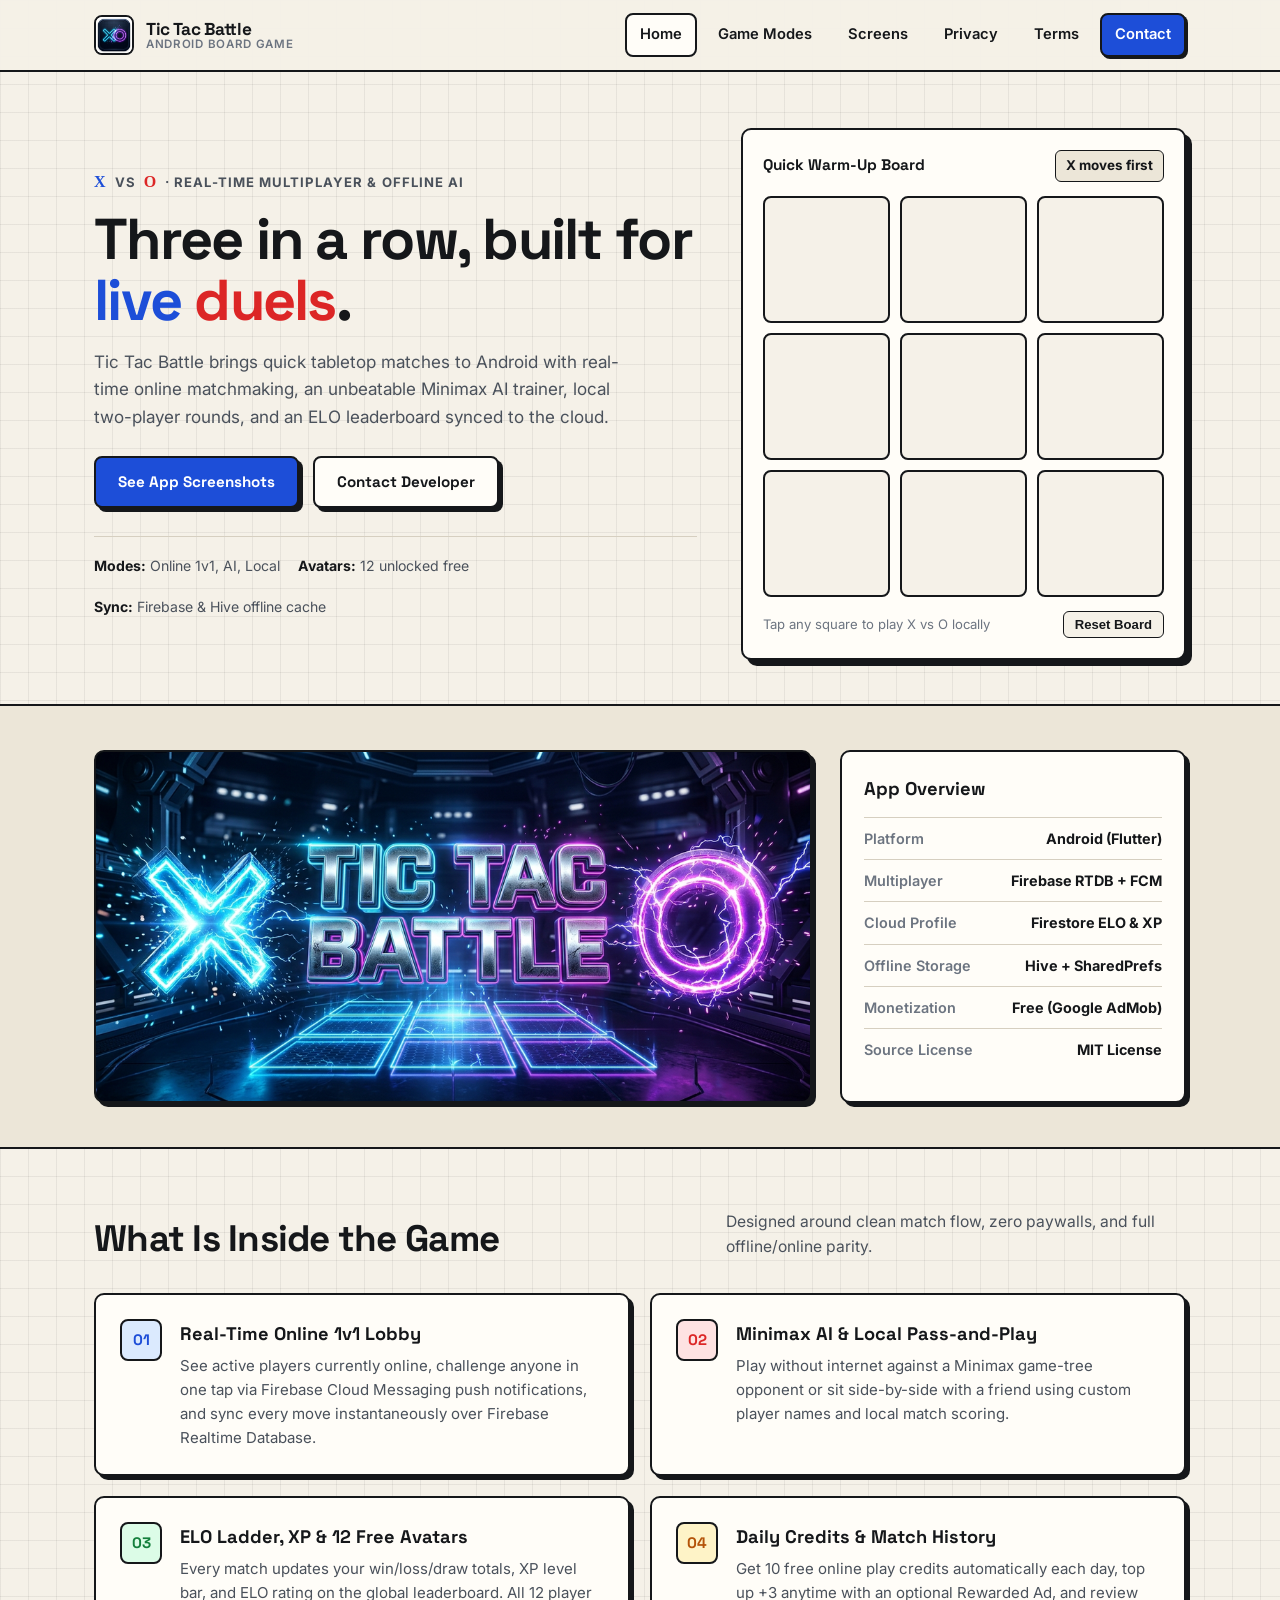
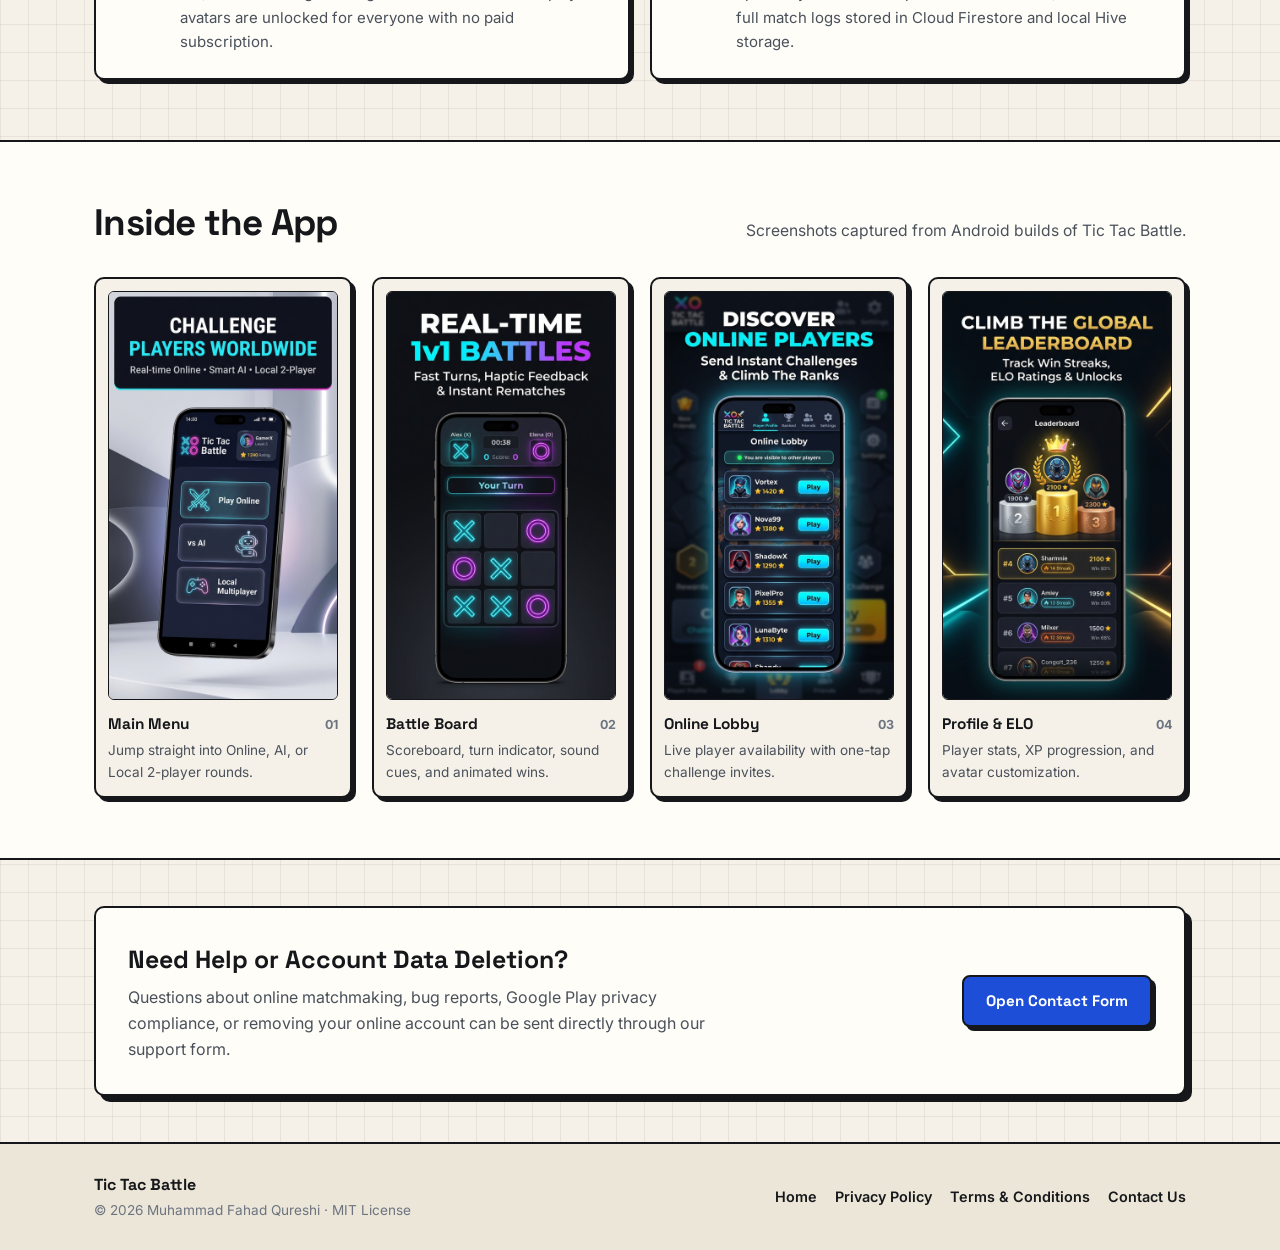
==== index.html @ 92a1ccc6 "feat: initial Tic Tac Battle companion website" ====
<!DOCTYPE html>
<html lang="en">
<head>
  <meta charset="UTF-8" />
  <meta name="viewport" content="width=device-width, initial-scale=1.0" />
  <title>Tic Tac Battle — Online 1v1 &amp; Minimax Tic Tac Toe</title>
  <meta name="description" content="Tic Tac Battle is a Flutter Android game with live 1v1 online multiplayer, an unbeatable Minimax AI, ELO rankings, and local pass-and-play." />
  <link rel="icon" type="image/png" href="./assets/app_icon.png" />
  <link rel="preconnect" href="https://fonts.googleapis.com" />
  <link rel="preconnect" href="https://fonts.gstatic.com" crossorigin />
  <link href="https://fonts.googleapis.com/css2?family=Inter:wght@400;500;600;700&family=Permanent+Marker&family=Space+Grotesk:wght@600;700&display=swap" rel="stylesheet" />
  <link rel="stylesheet" href="./styles.css" />
</head>
<body>
  <header class="site-header">
    <div class="container nav-inner">
      <a class="brand-link" href="index.html">
        <img class="brand-icon" src="./assets/app_icon.png" alt="Tic Tac Battle icon" />
        <span class="brand-wordmark">
          <span class="brand-name">Tic Tac Battle</span>
          <span class="brand-tag">Android Board Game</span>
        </span>
      </a>
      <button class="nav-toggle" type="button" aria-label="Toggle navigation" aria-expanded="false">&#9776;</button>
      <ul class="nav-links">
        <li><a class="active" href="index.html">Home</a></li>
        <li><a href="#modes">Game Modes</a></li>
        <li><a href="#screenshots">Screens</a></li>
        <li><a href="privacy.html">Privacy</a></li>
        <li><a href="terms.html">Terms</a></li>
        <li><a class="nav-cta" href="contact.html">Contact</a></li>
      </ul>
    </div>
  </header>

  <main>
    <section class="hero">
      <div class="container hero-grid">
        <div>
          <div class="eyebrow">
            <span class="eyebrow-x">X</span>
            <span>vs</span>
            <span class="eyebrow-o">O</span>
            <span>&middot; Real-Time Multiplayer &amp; Offline AI</span>
          </div>
          <h1 class="hero-title">
            Three in a row, built for <span class="mark-x">live</span> <span class="mark-o">duels</span>.
          </h1>
          <p class="hero-copy">
            Tic Tac Battle brings quick tabletop matches to Android with real-time online matchmaking,
            an unbeatable Minimax AI trainer, local two-player rounds, and an ELO leaderboard synced to the cloud.
          </p>
          <div class="hero-actions">
            <a class="btn btn-primary" href="#screenshots">See App Screenshots</a>
            <a class="btn btn-secondary" href="contact.html">Contact Developer</a>
          </div>
          <div class="hero-facts">
            <span><strong>Modes:</strong> Online 1v1, AI, Local</span>
            <span><strong>Avatars:</strong> 12 unlocked free</span>
            <span><strong>Sync:</strong> Firebase &amp; Hive offline cache</span>
          </div>
        </div>

        <div class="board-card" aria-label="Interactive Tic Tac Toe preview board">
          <div class="board-top">
            <span class="board-title">Quick Warm-Up Board</span>
            <span class="board-status" id="boardStatus">X moves first</span>
          </div>
          <div class="mini-board" id="miniBoard" role="grid" aria-label="3 by 3 board">
            <button class="cell-btn" type="button" data-idx="0" aria-label="Row 1 column 1"></button>
            <button class="cell-btn" type="button" data-idx="1" aria-label="Row 1 column 2"></button>
            <button class="cell-btn" type="button" data-idx="2" aria-label="Row 1 column 3"></button>
            <button class="cell-btn" type="button" data-idx="3" aria-label="Row 2 column 1"></button>
            <button class="cell-btn" type="button" data-idx="4" aria-label="Row 2 column 2"></button>
            <button class="cell-btn" type="button" data-idx="5" aria-label="Row 2 column 3"></button>
            <button class="cell-btn" type="button" data-idx="6" aria-label="Row 3 column 1"></button>
            <button class="cell-btn" type="button" data-idx="7" aria-label="Row 3 column 2"></button>
            <button class="cell-btn" type="button" data-idx="8" aria-label="Row 3 column 3"></button>
          </div>
          <div class="board-footer">
            <span>Tap any square to play X vs O locally</span>
            <button class="reset-link" id="resetBoard" type="button">Reset Board</button>
          </div>
        </div>
      </div>
    </section>

    <section class="banner-band">
      <div class="container banner-layout">
        <div class="graphic-frame">
          <img src="./assets/feature_graphic.png" alt="Tic Tac Battle feature banner" />
        </div>
        <aside class="spec-ledger">
          <div>
            <h2>App Overview</h2>
            <div class="spec-row"><span>Platform</span><span>Android (Flutter)</span></div>
            <div class="spec-row"><span>Multiplayer</span><span>Firebase RTDB + FCM</span></div>
            <div class="spec-row"><span>Cloud Profile</span><span>Firestore ELO &amp; XP</span></div>
            <div class="spec-row"><span>Offline Storage</span><span>Hive + SharedPrefs</span></div>
            <div class="spec-row"><span>Monetization</span><span>Free (Google AdMob)</span></div>
            <div class="spec-row"><span>Source License</span><span>MIT License</span></div>
          </div>
        </aside>
      </div>
    </section>

    <section class="section" id="modes">
      <div class="container">
        <div class="section-head">
          <h2>What Is Inside the Game</h2>
          <p>Designed around clean match flow, zero paywalls, and full offline/online parity.</p>
        </div>

        <div class="modes-grid">
          <article class="mode-card">
            <div class="mode-num x-bg">01</div>
            <div>
              <h3>Real-Time Online 1v1 Lobby</h3>
              <p>
                See active players currently online, challenge anyone in one tap via Firebase Cloud Messaging
                push notifications, and sync every move instantaneously over Firebase Realtime Database.
              </p>
            </div>
          </article>

          <article class="mode-card">
            <div class="mode-num o-bg">02</div>
            <div>
              <h3>Minimax AI &amp; Local Pass-and-Play</h3>
              <p>
                Play without internet against a Minimax game-tree opponent or sit side-by-side with a friend
                using custom player names and local match scoring.
              </p>
            </div>
          </article>

          <article class="mode-card">
            <div class="mode-num g-bg">03</div>
            <div>
              <h3>ELO Ladder, XP &amp; 12 Free Avatars</h3>
              <p>
                Every match updates your win/loss/draw totals, XP level bar, and ELO rating on the global
                leaderboard. All 12 player avatars are unlocked for everyone with no paid subscription.
              </p>
            </div>
          </article>

          <article class="mode-card">
            <div class="mode-num a-bg">04</div>
            <div>
              <h3>Daily Credits &amp; Match History</h3>
              <p>
                Get 10 free online play credits automatically each day, top up +3 anytime with an optional
                Rewarded Ad, and review full match logs stored in Cloud Firestore and local Hive storage.
              </p>
            </div>
          </article>
        </div>
      </div>
    </section>

    <section class="section section-alt" id="screenshots">
      <div class="container">
        <div class="section-head">
          <h2>Inside the App</h2>
          <p>Screenshots captured from Android builds of Tic Tac Battle.</p>
        </div>

        <div class="screens-grid">
          <figure class="screen-card">
            <img src="./assets/screenshots/screenshot_1_home.png" alt="Tic Tac Battle Home Screen" />
            <figcaption>
              <div class="screen-meta">
                <strong>Main Menu</strong>
                <span>01</span>
              </div>
              <p class="screen-desc">Jump straight into Online, AI, or Local 2-player rounds.</p>
            </figcaption>
          </figure>

          <figure class="screen-card">
            <img src="./assets/screenshots/screenshot_2_battle.png" alt="Tic Tac Battle Board" />
            <figcaption>
              <div class="screen-meta">
                <strong>Battle Board</strong>
                <span>02</span>
              </div>
              <p class="screen-desc">Scoreboard, turn indicator, sound cues, and animated wins.</p>
            </figcaption>
          </figure>

          <figure class="screen-card">
            <img src="./assets/screenshots/screenshot_3_lobby.png" alt="Tic Tac Battle Online Lobby" />
            <figcaption>
              <div class="screen-meta">
                <strong>Online Lobby</strong>
                <span>03</span>
              </div>
              <p class="screen-desc">Live player availability with one-tap challenge invites.</p>
            </figcaption>
          </figure>

          <figure class="screen-card">
            <img src="./assets/screenshots/screenshot_4_profile.png" alt="Tic Tac Battle Profile" />
            <figcaption>
              <div class="screen-meta">
                <strong>Profile &amp; ELO</strong>
                <span>04</span>
              </div>
              <p class="screen-desc">Player stats, XP progression, and avatar customization.</p>
            </figcaption>
          </figure>
        </div>
      </div>
    </section>

    <section class="support-strip">
      <div class="container">
        <div class="support-box">
          <div>
            <h2>Need Help or Account Data Deletion?</h2>
            <p>
              Questions about online matchmaking, bug reports, Google Play privacy compliance, or
              removing your online account can be sent directly through our support form.
            </p>
          </div>
          <a class="btn btn-primary" href="contact.html">Open Contact Form</a>
        </div>
      </div>
    </section>
  </main>

  <footer class="site-footer">
    <div class="container footer-inner">
      <div class="footer-brand">
        <strong>Tic Tac Battle</strong>
        <p>&copy; 2026 Muhammad Fahad Qureshi &middot; MIT License</p>
      </div>
      <nav class="footer-links" aria-label="Footer navigation">
        <a href="index.html">Home</a>
        <a href="privacy.html">Privacy Policy</a>
        <a href="terms.html">Terms &amp; Conditions</a>
        <a href="contact.html">Contact Us</a>
      </nav>
    </div>
  </footer>

  <script>
    (function () {
      var btn = document.querySelector('.nav-toggle');
      var links = document.querySelector('.nav-links');
      if (btn && links) {
        btn.addEventListener('click', function () {
          var isOpen = links.classList.toggle('open');
          btn.setAttribute('aria-expanded', isOpen ? 'true' : 'false');
        });
      }

      var cells = document.querySelectorAll('#miniBoard .cell-btn');
      var statusEl = document.getElementById('boardStatus');
      var resetBtn = document.getElementById('resetBoard');
      var board = ['', '', '', '', '', '', '', '', ''];
      var turn = 'X';
      var finished = false;
      var lines = [
        [0, 1, 2], [3, 4, 5], [6, 7, 8],
        [0, 3, 6], [1, 4, 7], [2, 5, 8],
        [0, 4, 8], [2, 4, 6]
      ];

      function checkWinner() {
        for (var i = 0; i < lines.length; i++) {
          var a = lines[i][0], b = lines[i][1], c = lines[i][2];
          if (board[a] && board[a] === board[b] && board[a] === board[c]) {
            return lines[i];
          }
        }
        return null;
      }

      function resetGame() {
        board = ['', '', '', '', '', '', '', '', ''];
        turn = 'X';
        finished = false;
        statusEl.textContent = 'X moves first';
        statusEl.className = 'board-status';
        cells.forEach(function (cell) {
          cell.textContent = '';
          cell.className = 'cell-btn';
          cell.disabled = false;
        });
      }

      cells.forEach(function (cell) {
        cell.addEventListener('click', function () {
          var idx = parseInt(cell.getAttribute('data-idx'), 10);
          if (finished || board[idx]) return;

          board[idx] = turn;
          cell.textContent = turn;
          cell.classList.add(turn.toLowerCase());
          cell.disabled = true;

          var winLine = checkWinner();
          if (winLine) {
            finished = true;
            statusEl.textContent = turn + ' wins the round';
            statusEl.className = 'board-status win';
            winLine.forEach(function (w) {
              cells[w].classList.add('winner');
            });
            cells.forEach(function (c) { c.disabled = true; });
            return;
          }

          if (board.every(function (v) { return v !== ''; })) {
            finished = true;
            statusEl.textContent = 'Draw round';
            return;
          }

          turn = turn === 'X' ? 'O' : 'X';
          statusEl.textContent = turn + ' to move';
        });
      });

      if (resetBtn) {
        resetBtn.addEventListener('click', resetGame);
      }
    })();
  </script>
</body>
</html>
---- styles.css ----
/* Tic Tac Battle - Editorial Tabletop Theme */
:root {
  --paper: #F5F1E8;
  --paper-alt: #ECE6D8;
  --surface: #FFFDF8;
  --ink: #15171A;
  --ink-soft: #4A515B;
  --ink-muted: #6C7480;
  --grid-line: rgba(21, 23, 26, 0.065);
  --rule: #D6CFC0;
  --cobalt: #1D4ED8;
  --cobalt-tint: #DBEAFE;
  --vermilion: #DC2626;
  --vermilion-tint: #FEE2E2;
  --emerald: #15803D;
  --emerald-tint: #DCFCE7;
  --amber: #D97706;
  --shadow-hard: 4px 4px 0 #15171A;
  --shadow-hard-lg: 6px 6px 0 #15171A;
  --radius: 10px;
  --max-width: 1140px;
}

*,
*::before,
*::after {
  box-sizing: border-box;
  margin: 0;
  padding: 0;
}

html {
  scroll-behavior: smooth;
}

body {
  font-family: 'Inter', -apple-system, BlinkMacSystemFont, 'Segoe UI', Roboto, sans-serif;
  color: var(--ink);
  background-color: var(--paper);
  background-image:
    linear-gradient(to right, var(--grid-line) 1px, transparent 1px),
    linear-gradient(to bottom, var(--grid-line) 1px, transparent 1px);
  background-size: 28px 28px;
  line-height: 1.6;
  min-height: 100vh;
  display: flex;
  flex-direction: column;
  -webkit-font-smoothing: antialiased;
}

a {
  color: var(--cobalt);
  text-decoration: none;
}

a:hover {
  text-decoration: underline;
}

img {
  display: block;
  max-width: 100%;
}

.container {
  width: 100%;
  max-width: var(--max-width);
  margin: 0 auto;
  padding: 0 24px;
}

.display-font {
  font-family: 'Space Grotesk', 'Inter', sans-serif;
}

.marker-font {
  font-family: 'Permanent Marker', cursive, sans-serif;
}

/* Header */
.site-header {
  position: sticky;
  top: 0;
  z-index: 50;
  background: rgba(245, 241, 232, 0.96);
  border-bottom: 2px solid var(--ink);
}

.nav-inner {
  display: flex;
  align-items: center;
  justify-content: space-between;
  min-height: 70px;
  gap: 16px;
}

.brand-link {
  display: inline-flex;
  align-items: center;
  gap: 12px;
  color: var(--ink);
  text-decoration: none;
}

.brand-link:hover {
  text-decoration: none;
}

.brand-icon {
  width: 40px;
  height: 40px;
  border-radius: 8px;
  border: 2px solid var(--ink);
  object-fit: cover;
}

.brand-wordmark {
  display: flex;
  flex-direction: column;
  line-height: 1.05;
}

.brand-name {
  font-family: 'Space Grotesk', sans-serif;
  font-weight: 700;
  font-size: 1.08rem;
  letter-spacing: -0.02em;
}

.brand-tag {
  font-size: 0.72rem;
  font-weight: 600;
  color: var(--ink-muted);
  text-transform: uppercase;
  letter-spacing: 0.06em;
}

.nav-links {
  display: flex;
  align-items: center;
  gap: 6px;
  list-style: none;
}

.nav-links a {
  display: inline-block;
  padding: 8px 13px;
  border-radius: 8px;
  font-size: 0.92rem;
  font-weight: 600;
  color: var(--ink);
  text-decoration: none;
  border: 2px solid transparent;
  transition: background 0.15s ease, border-color 0.15s ease;
}

.nav-links a:hover,
.nav-links a.active {
  background: var(--surface);
  border-color: var(--ink);
  text-decoration: none;
}

.nav-links a.nav-cta {
  background: var(--cobalt);
  color: #FFFFFF;
  border-color: var(--ink);
  box-shadow: 2px 2px 0 var(--ink);
}

.nav-links a.nav-cta:hover {
  background: #1E40AF;
  color: #FFFFFF;
}

.nav-toggle {
  display: none;
  width: 42px;
  height: 42px;
  border-radius: 8px;
  border: 2px solid var(--ink);
  background: var(--surface);
  color: var(--ink);
  font-size: 1.2rem;
  font-weight: 700;
  cursor: pointer;
  align-items: center;
  justify-content: center;
}

/* Buttons */
.btn {
  display: inline-flex;
  align-items: center;
  justify-content: center;
  gap: 8px;
  padding: 12px 22px;
  border-radius: 8px;
  border: 2px solid var(--ink);
  font-family: 'Space Grotesk', sans-serif;
  font-weight: 700;
  font-size: 0.95rem;
  cursor: pointer;
  text-decoration: none;
  box-shadow: var(--shadow-hard);
  transition: transform 0.12s ease, box-shadow 0.12s ease, background 0.15s ease;
}

.btn:hover {
  text-decoration: none;
  transform: translate(-1px, -1px);
  box-shadow: 5px 5px 0 var(--ink);
}

.btn:active {
  transform: translate(2px, 2px);
  box-shadow: 2px 2px 0 var(--ink);
}

.btn-primary {
  background: var(--cobalt);
  color: #FFFFFF;
}

.btn-primary:hover {
  background: #1E40AF;
  color: #FFFFFF;
}

.btn-secondary {
  background: var(--surface);
  color: var(--ink);
}

.btn-secondary:hover {
  background: var(--paper-alt);
  color: var(--ink);
}

/* Hero Section */
.hero {
  padding: 56px 0 44px;
  border-bottom: 2px solid var(--ink);
}

.hero-grid {
  display: grid;
  grid-template-columns: 1.15fr 0.85fr;
  gap: 44px;
  align-items: center;
}

.eyebrow {
  display: inline-flex;
  align-items: center;
  gap: 8px;
  font-size: 0.82rem;
  font-weight: 700;
  text-transform: uppercase;
  letter-spacing: 0.08em;
  color: var(--ink-soft);
  margin-bottom: 14px;
}

.eyebrow-x {
  color: var(--cobalt);
  font-family: 'Permanent Marker', cursive;
  font-size: 1rem;
}

.eyebrow-o {
  color: var(--vermilion);
  font-family: 'Permanent Marker', cursive;
  font-size: 1rem;
}

.hero-title {
  font-family: 'Space Grotesk', sans-serif;
  font-size: clamp(2.35rem, 4.8vw, 3.6rem);
  line-height: 1.05;
  letter-spacing: -0.03em;
  margin-bottom: 18px;
}

.hero-title .mark-x {
  color: var(--cobalt);
}

.hero-title .mark-o {
  color: var(--vermilion);
}

.hero-copy {
  font-size: 1.07rem;
  color: var(--ink-soft);
  max-width: 540px;
  margin-bottom: 26px;
}

.hero-actions {
  display: flex;
  flex-wrap: wrap;
  gap: 14px;
  margin-bottom: 28px;
}

.hero-facts {
  display: flex;
  flex-wrap: wrap;
  gap: 18px;
  padding-top: 18px;
  border-top: 1.5px solid var(--rule);
  font-size: 0.88rem;
  color: var(--ink-soft);
}

.hero-facts span strong {
  color: var(--ink);
}

/* Playable Mini Board */
.board-card {
  background: var(--surface);
  border: 2px solid var(--ink);
  border-radius: var(--radius);
  box-shadow: var(--shadow-hard-lg);
  padding: 20px;
}

.board-top {
  display: flex;
  align-items: center;
  justify-content: space-between;
  margin-bottom: 14px;
  gap: 10px;
}

.board-title {
  font-family: 'Space Grotesk', sans-serif;
  font-weight: 700;
  font-size: 0.96rem;
}

.board-status {
  font-size: 0.84rem;
  font-weight: 700;
  padding: 4px 10px;
  border-radius: 6px;
  border: 1.5px solid var(--ink);
  background: var(--paper-alt);
}

.board-status.win {
  background: var(--emerald-tint);
  color: var(--emerald);
}

.mini-board {
  display: grid;
  grid-template-columns: repeat(3, 1fr);
  gap: 10px;
}

.cell-btn {
  aspect-ratio: 1 / 1;
  background: var(--paper);
  border: 2px solid var(--ink);
  border-radius: 8px;
  font-family: 'Permanent Marker', cursive;
  font-size: 2.35rem;
  line-height: 1;
  cursor: pointer;
  display: flex;
  align-items: center;
  justify-content: center;
  transition: background 0.14s ease, transform 0.1s ease;
}

.cell-btn:hover:not(:disabled) {
  background: #EAE4D5;
  transform: translateY(-1px);
}

.cell-btn:disabled {
  cursor: default;
}

.cell-btn.x {
  color: var(--cobalt);
  background: var(--cobalt-tint);
}

.cell-btn.o {
  color: var(--vermilion);
  background: var(--vermilion-tint);
}

.cell-btn.winner {
  outline: 3px solid var(--emerald);
  outline-offset: -3px;
}

.board-footer {
  margin-top: 14px;
  display: flex;
  align-items: center;
  justify-content: space-between;
  gap: 12px;
  font-size: 0.82rem;
  color: var(--ink-muted);
}

.reset-link {
  background: none;
  border: 1.5px solid var(--ink);
  border-radius: 6px;
  padding: 5px 11px;
  font-weight: 700;
  font-size: 0.82rem;
  color: var(--ink);
  cursor: pointer;
  background: var(--paper);
}

.reset-link:hover {
  background: var(--paper-alt);
}

/* Feature Graphic Banner Strip */
.banner-band {
  padding: 44px 0;
  background: var(--paper-alt);
  border-bottom: 2px solid var(--ink);
}

.banner-layout {
  display: grid;
  grid-template-columns: 1.35fr 0.65fr;
  gap: 28px;
  align-items: stretch;
}

.graphic-frame {
  background: var(--ink);
  border: 2px solid var(--ink);
  border-radius: var(--radius);
  overflow: hidden;
  box-shadow: var(--shadow-hard);
}

.graphic-frame img {
  width: 100%;
  height: 100%;
  object-fit: cover;
}

.spec-ledger {
  background: var(--surface);
  border: 2px solid var(--ink);
  border-radius: var(--radius);
  box-shadow: var(--shadow-hard);
  padding: 22px;
  display: flex;
  flex-direction: column;
  justify-content: space-between;
}

.spec-ledger h2 {
  font-family: 'Space Grotesk', sans-serif;
  font-size: 1.15rem;
  margin-bottom: 14px;
}

.spec-row {
  display: flex;
  justify-content: space-between;
  gap: 12px;
  padding: 9px 0;
  border-top: 1px solid var(--rule);
  font-size: 0.9rem;
}

.spec-row span:first-child {
  color: var(--ink-muted);
  font-weight: 600;
}

.spec-row span:last-child {
  font-weight: 700;
  text-align: right;
}

/* Sections */
.section {
  padding: 60px 0;
  border-bottom: 2px solid var(--ink);
}

.section-alt {
  background: var(--surface);
}

.section-head {
  display: flex;
  align-items: flex-end;
  justify-content: space-between;
  gap: 24px;
  margin-bottom: 34px;
  flex-wrap: wrap;
}

.section-head h2 {
  font-family: 'Space Grotesk', sans-serif;
  font-size: clamp(1.75rem, 3.2vw, 2.3rem);
  letter-spacing: -0.02em;
  line-height: 1.12;
}

.section-head p {
  color: var(--ink-soft);
  max-width: 460px;
  font-size: 0.98rem;
}

/* Modes Ledger Grid */
.modes-grid {
  display: grid;
  grid-template-columns: repeat(2, minmax(0, 1fr));
  gap: 20px;
}

.mode-card {
  background: var(--surface);
  border: 2px solid var(--ink);
  border-radius: var(--radius);
  padding: 24px;
  box-shadow: var(--shadow-hard);
  display: flex;
  gap: 18px;
  align-items: flex-start;
}

.mode-num {
  flex-shrink: 0;
  width: 42px;
  height: 42px;
  border-radius: 8px;
  border: 2px solid var(--ink);
  display: flex;
  align-items: center;
  justify-content: center;
  font-family: 'Space Grotesk', sans-serif;
  font-weight: 700;
  font-size: 0.95rem;
}

.mode-num.x-bg {
  background: var(--cobalt-tint);
  color: var(--cobalt);
}

.mode-num.o-bg {
  background: var(--vermilion-tint);
  color: var(--vermilion);
}

.mode-num.g-bg {
  background: var(--emerald-tint);
  color: var(--emerald);
}

.mode-num.a-bg {
  background: #FEF3C7;
  color: #B45309;
}

.mode-card h3 {
  font-family: 'Space Grotesk', sans-serif;
  font-size: 1.14rem;
  margin-bottom: 6px;
}

.mode-card p {
  font-size: 0.94rem;
  color: var(--ink-soft);
}

/* Screenshots Gallery */
.screens-grid {
  display: grid;
  grid-template-columns: repeat(4, minmax(0, 1fr));
  gap: 20px;
}

.screen-card {
  background: var(--paper);
  border: 2px solid var(--ink);
  border-radius: var(--radius);
  padding: 12px;
  box-shadow: var(--shadow-hard);
}

.screen-card img {
  width: 100%;
  aspect-ratio: 9 / 16;
  object-fit: cover;
  border-radius: 6px;
  border: 1.5px solid var(--ink);
}

.screen-meta {
  margin-top: 12px;
  display: flex;
  align-items: baseline;
  justify-content: space-between;
  gap: 8px;
}

.screen-meta strong {
  font-family: 'Space Grotesk', sans-serif;
  font-size: 0.96rem;
}

.screen-meta span {
  font-size: 0.78rem;
  font-weight: 700;
  color: var(--ink-muted);
}

.screen-desc {
  margin-top: 4px;
  font-size: 0.85rem;
  color: var(--ink-soft);
}

/* Support Callout Band */
.support-strip {
  padding: 46px 0;
}

.support-box {
  background: var(--surface);
  border: 2px solid var(--ink);
  border-radius: var(--radius);
  box-shadow: var(--shadow-hard-lg);
  padding: 32px;
  display: flex;
  align-items: center;
  justify-content: space-between;
  gap: 24px;
  flex-wrap: wrap;
}

.support-box h2 {
  font-family: 'Space Grotesk', sans-serif;
  font-size: 1.55rem;
  margin-bottom: 6px;
}

.support-box p {
  color: var(--ink-soft);
  max-width: 580px;
}

/* Subpages (Privacy, Terms, Contact) */
.page-header {
  padding: 44px 0 32px;
  background: var(--paper-alt);
  border-bottom: 2px solid var(--ink);
}

.page-header h1 {
  font-family: 'Space Grotesk', sans-serif;
  font-size: clamp(1.95rem, 3.8vw, 2.75rem);
  letter-spacing: -0.02em;
  margin-bottom: 8px;
}

.page-header p {
  color: var(--ink-soft);
  max-width: 680px;
  font-size: 1.02rem;
}

.page-stamp {
  display: inline-block;
  margin-top: 12px;
  padding: 4px 10px;
  border: 1.5px solid var(--ink);
  border-radius: 6px;
  background: var(--surface);
  font-size: 0.8rem;
  font-weight: 700;
}

.doc-wrap {
  padding: 44px 0 68px;
  flex: 1;
}

.doc-article {
  background: var(--surface);
  border: 2px solid var(--ink);
  border-radius: var(--radius);
  box-shadow: var(--shadow-hard);
  padding: 36px 40px;
  max-width: 880px;
  margin: 0 auto;
}

.doc-article h2 {
  font-family: 'Space Grotesk', sans-serif;
  font-size: 1.26rem;
  margin-top: 28px;
  margin-bottom: 10px;
  padding-bottom: 6px;
  border-bottom: 1.5px solid var(--rule);
}

.doc-article h2:first-child {
  margin-top: 0;
}

.doc-article p,
.doc-article li {
  color: var(--ink-soft);
  font-size: 0.97rem;
}

.doc-article p + p {
  margin-top: 10px;
}

.doc-article ul {
  margin: 10px 0 14px 20px;
}

.doc-article li + li {
  margin-top: 6px;
}

.doc-note {
  margin-top: 24px;
  padding: 16px 18px;
  border: 2px solid var(--ink);
  border-left-width: 6px;
  border-left-color: var(--cobalt);
  border-radius: 8px;
  background: var(--paper);
  font-size: 0.94rem;
  color: var(--ink-soft);
}

/* Contact Page */
.contact-grid {
  display: grid;
  grid-template-columns: 1.25fr 0.75fr;
  gap: 28px;
  align-items: start;
}

.form-panel {
  background: var(--surface);
  border: 2px solid var(--ink);
  border-radius: var(--radius);
  box-shadow: var(--shadow-hard);
  padding: 30px;
}

.form-group {
  margin-bottom: 18px;
}

.form-label {
  display: block;
  font-family: 'Space Grotesk', sans-serif;
  font-weight: 700;
  font-size: 0.9rem;
  margin-bottom: 6px;
}

.form-control {
  width: 100%;
  padding: 11px 14px;
  border: 2px solid var(--ink);
  border-radius: 8px;
  background: var(--paper);
  color: var(--ink);
  font-family: inherit;
  font-size: 0.95rem;
}

.form-control:focus {
  outline: none;
  background: #FFFFFF;
  box-shadow: 0 0 0 3px var(--cobalt-tint);
}

textarea.form-control {
  min-height: 140px;
  resize: vertical;
}

.form-status {
  display: none;
  margin-top: 16px;
  padding: 12px 14px;
  border-radius: 8px;
  border: 2px solid var(--ink);
  font-size: 0.92rem;
  font-weight: 600;
}

.form-status.visible {
  display: block;
}

.form-status.success {
  background: var(--emerald-tint);
  color: #14532D;
}

.form-status.error {
  background: var(--vermilion-tint);
  color: #7F1D1D;
}

.form-status.info {
  background: var(--cobalt-tint);
  color: #1E3A8A;
}

.aside-cards {
  display: flex;
  flex-direction: column;
  gap: 18px;
}

.aside-card {
  background: var(--surface);
  border: 2px solid var(--ink);
  border-radius: var(--radius);
  box-shadow: var(--shadow-hard);
  padding: 20px;
}

.aside-card h3 {
  font-family: 'Space Grotesk', sans-serif;
  font-size: 1.04rem;
  margin-bottom: 8px;
}

.aside-card p,
.aside-card li {
  font-size: 0.91rem;
  color: var(--ink-soft);
}

.aside-card ul {
  margin: 8px 0 0 18px;
}

/* Footer */
.site-footer {
  margin-top: auto;
  background: var(--paper-alt);
  border-top: 2px solid var(--ink);
  padding: 28px 0;
}

.footer-inner {
  display: flex;
  flex-wrap: wrap;
  align-items: center;
  justify-content: space-between;
  gap: 16px;
}

.footer-brand strong {
  font-family: 'Space Grotesk', sans-serif;
  font-size: 1rem;
}

.footer-brand p {
  font-size: 0.85rem;
  color: var(--ink-muted);
  margin-top: 2px;
}

.footer-links {
  display: flex;
  flex-wrap: wrap;
  gap: 18px;
}

.footer-links a {
  font-size: 0.9rem;
  font-weight: 600;
  color: var(--ink);
}

/* Responsive */
@media (max-width: 960px) {
  .hero-grid,
  .banner-layout,
  .contact-grid {
    grid-template-columns: 1fr;
  }

  .screens-grid {
    grid-template-columns: repeat(2, minmax(0, 1fr));
  }
}

@media (max-width: 720px) {
  .nav-toggle {
    display: inline-flex;
  }

  .nav-links {
    display: none;
    position: absolute;
    top: 70px;
    left: 0;
    right: 0;
    background: var(--paper);
    border-bottom: 2px solid var(--ink);
    flex-direction: column;
    align-items: stretch;
    padding: 14px 24px 18px;
    gap: 8px;
  }

  .nav-links.open {
    display: flex;
  }

  .modes-grid,
  .screens-grid {
    grid-template-columns: 1fr;
  }

  .doc-article,
  .form-panel {
    padding: 24px 20px;
  }
}
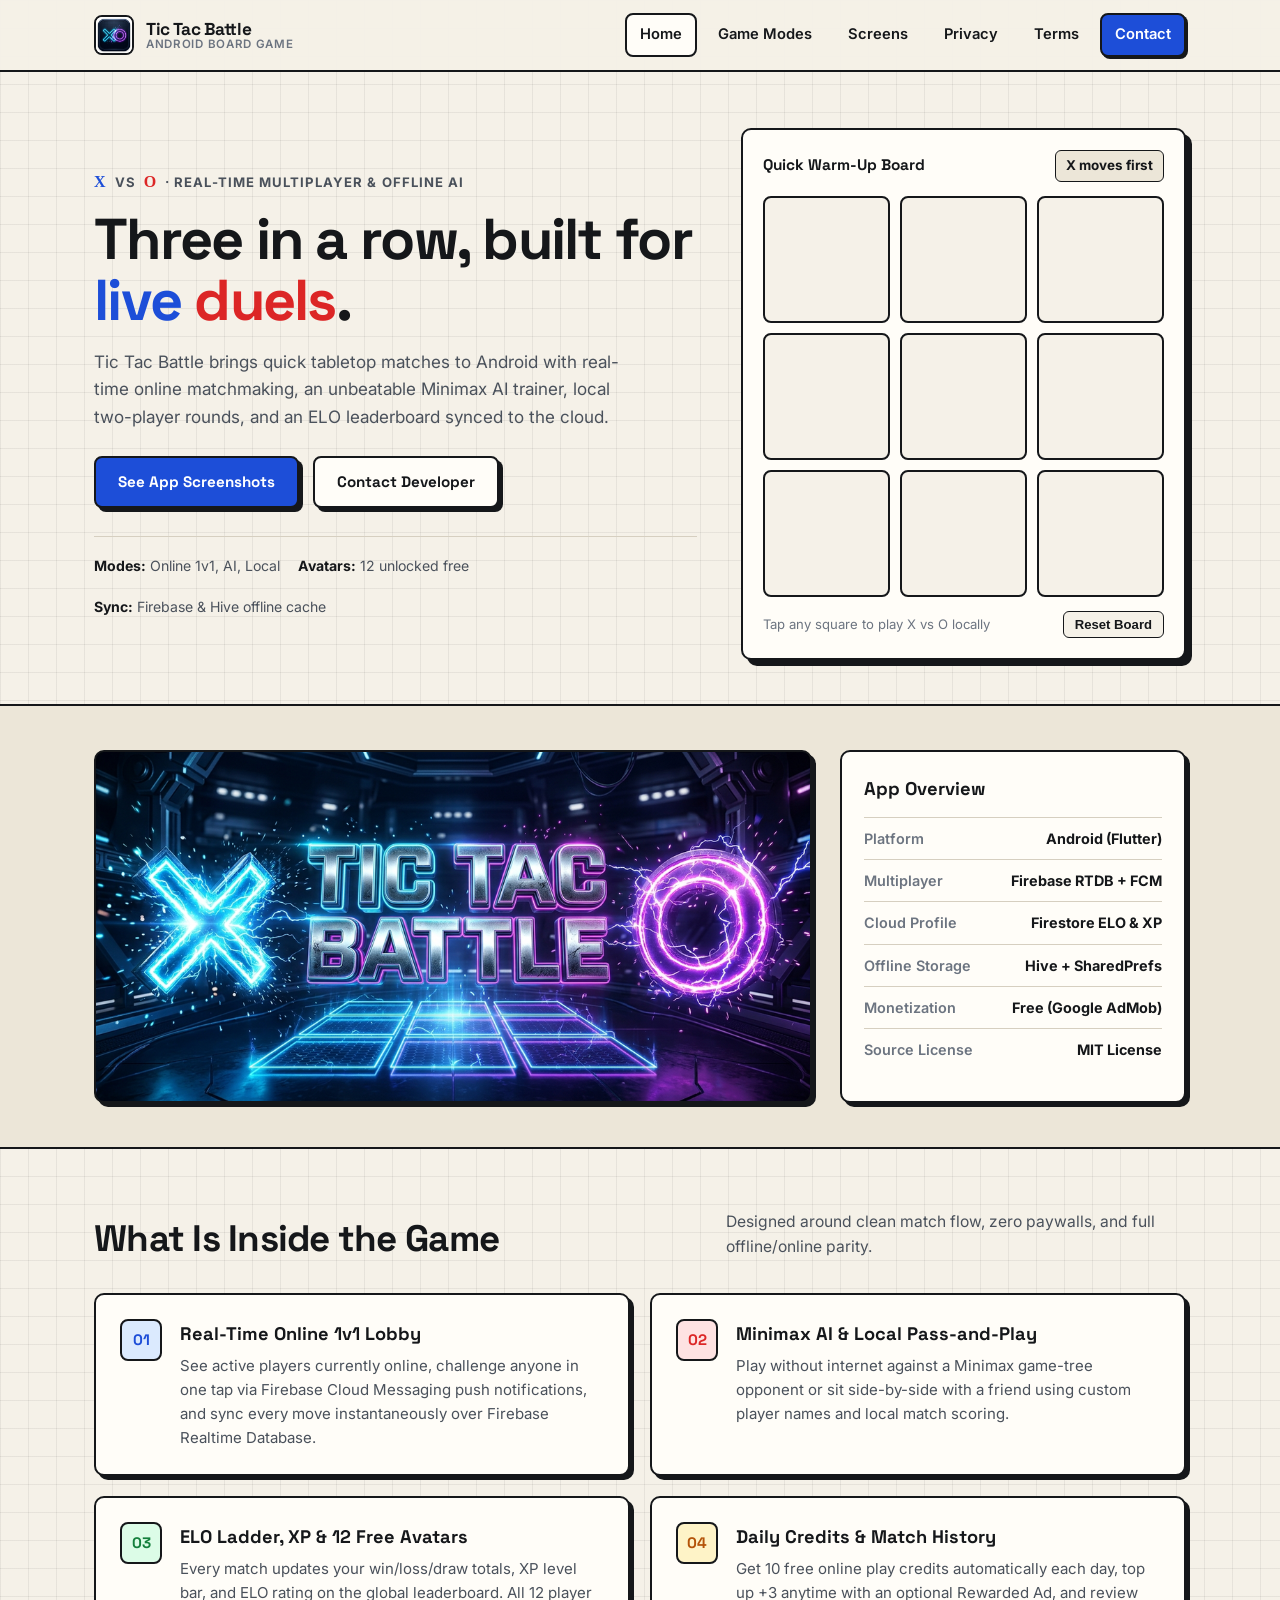
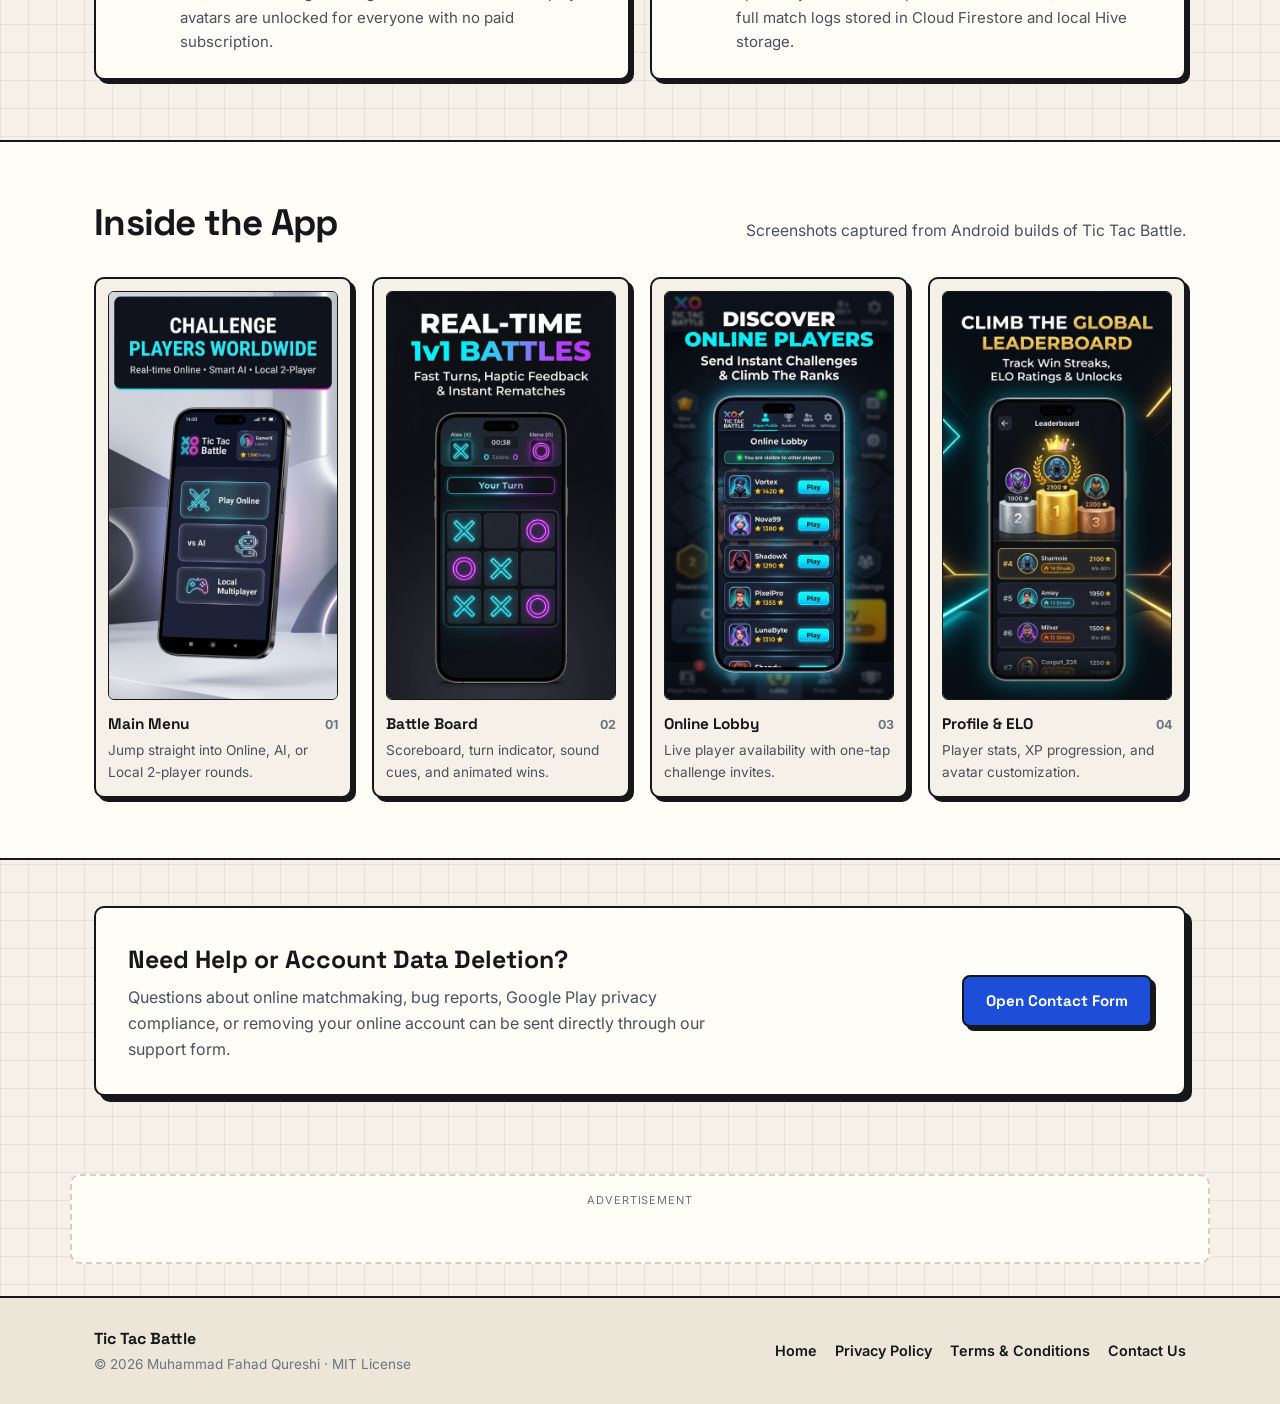
==== commit 16042462: "feat: integrate Google AdSense ads, ads.txt, and responsive banners" ====
--- a/index.html
+++ b/index.html
@@ -10,6 +10,8 @@
   <link rel="preconnect" href="https://fonts.gstatic.com" crossorigin />
   <link href="https://fonts.googleapis.com/css2?family=Inter:wght@400;500;600;700&family=Permanent+Marker&family=Space+Grotesk:wght@600;700&display=swap" rel="stylesheet" />
   <link rel="stylesheet" href="./styles.css" />
+  <!-- Google AdSense -->
+  <script async src="https://pagead2.googlesyndication.com/pagead/js/adsbygoogle.js?client=ca-pub-8814260653330173" crossorigin="anonymous"></script>
 </head>
 <body>
   <header class="site-header">
@@ -228,6 +230,20 @@
         </div>
       </div>
     </section>
+
+    <!-- Google AdSense Unit -->
+    <div class="ad-container container">
+      <div class="ad-label">Advertisement</div>
+      <ins class="adsbygoogle"
+           style="display:block"
+           data-ad-client="ca-pub-8814260653330173"
+           data-ad-slot="5909454641"
+           data-ad-format="auto"
+           data-full-width-responsive="true"></ins>
+      <script>
+           (adsbygoogle = window.adsbygoogle || []).push({});
+      </script>
+    </div>
   </main>
 
   <footer class="site-footer">
--- a/styles.css
+++ b/styles.css
@@ -945,3 +945,21 @@
     padding: 24px 20px;
   }
 }
+
+/* AdSense Banners */
+.ad-container {
+  margin: 32px auto;
+  padding: 16px;
+  background: var(--surface);
+  border: 2px dashed var(--rule);
+  border-radius: var(--radius);
+  text-align: center;
+  min-height: 90px;
+}
+.ad-label {
+  font-size: 11px;
+  text-transform: uppercase;
+  letter-spacing: 0.08em;
+  color: var(--ink-muted);
+  margin-bottom: 8px;
+}
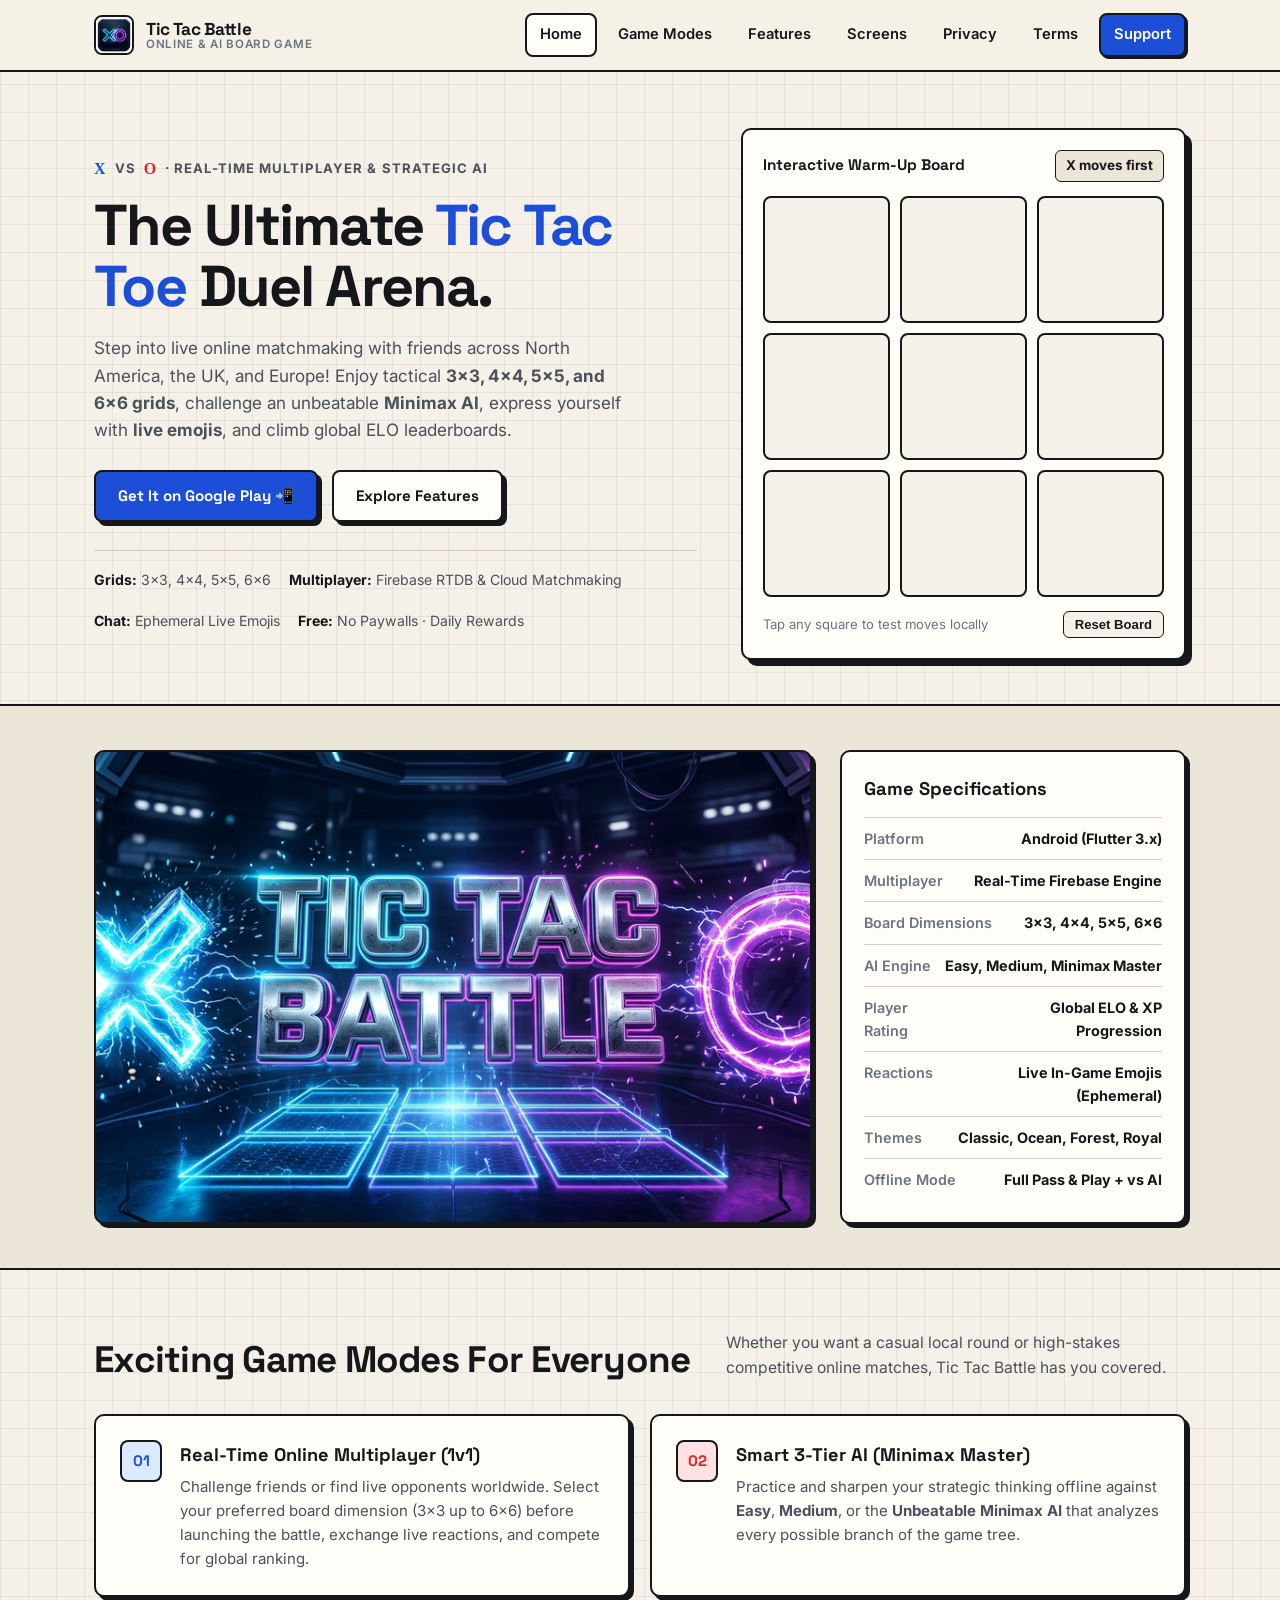
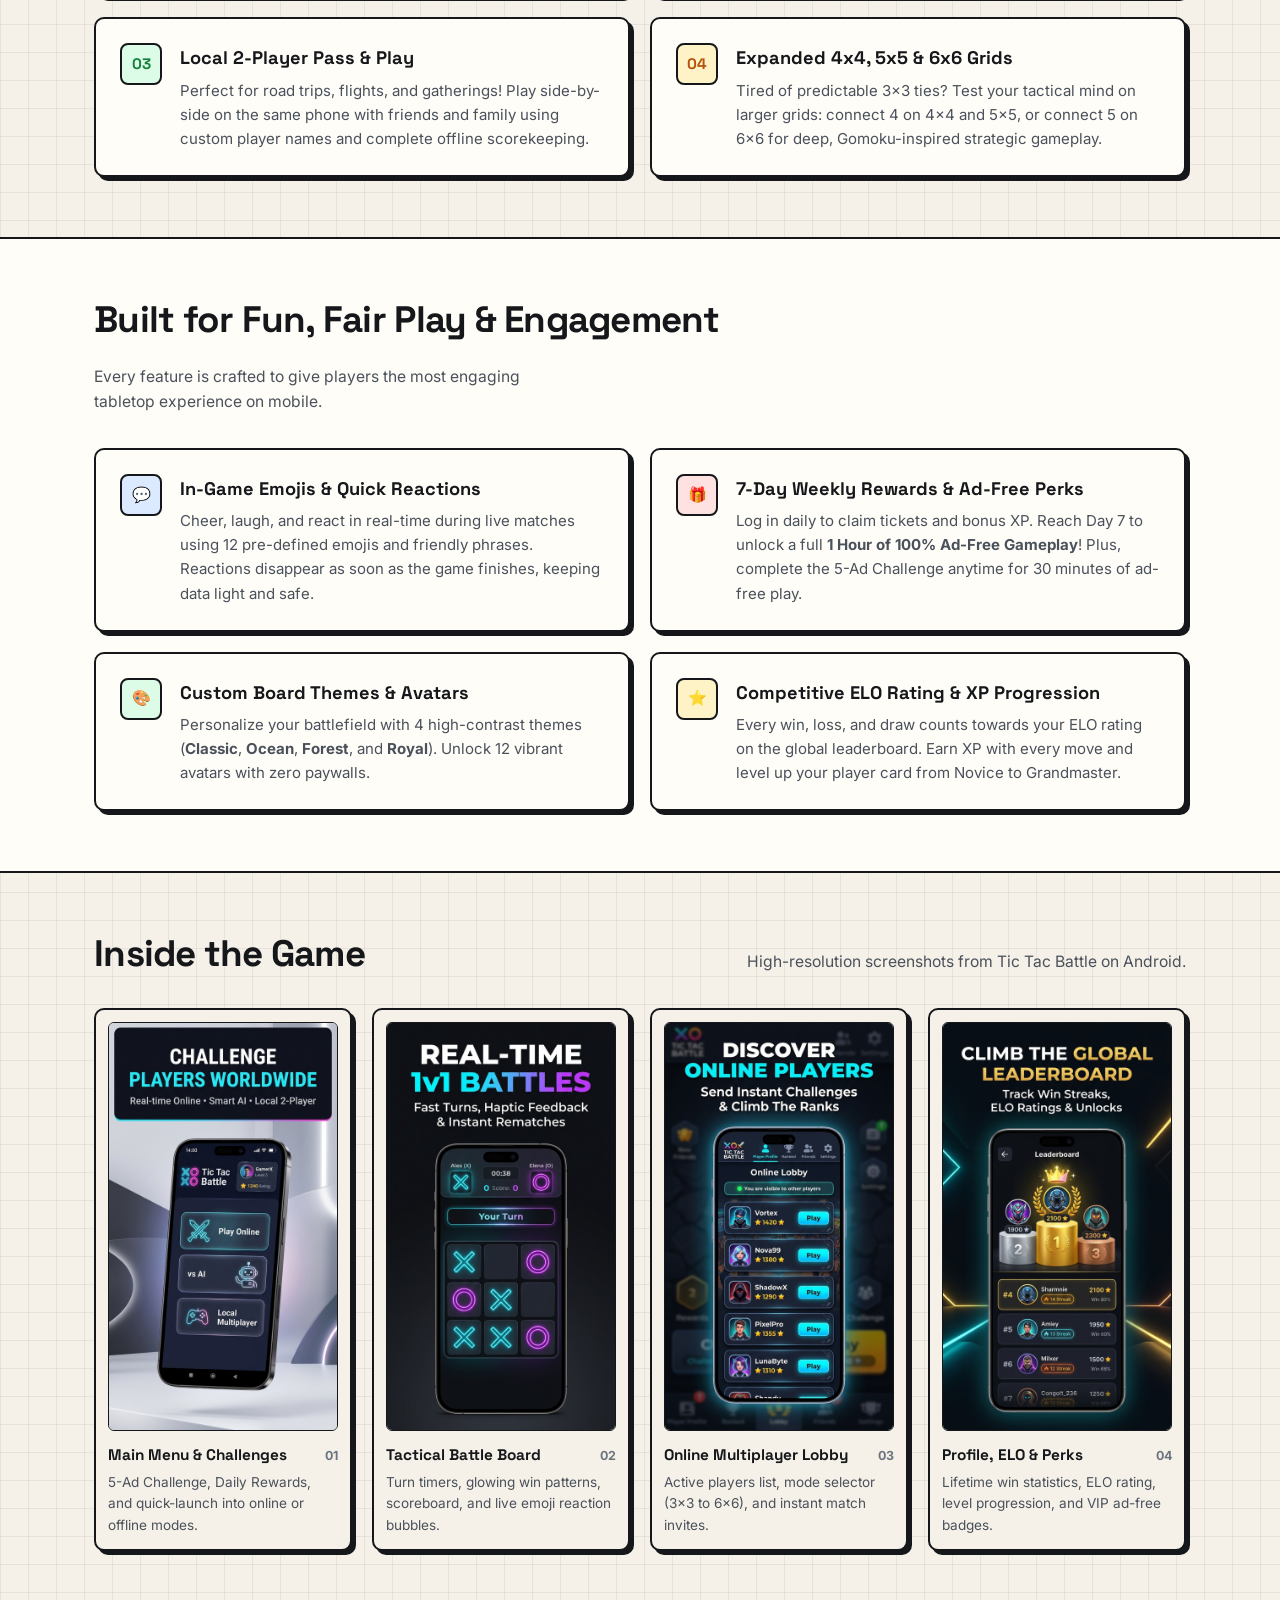
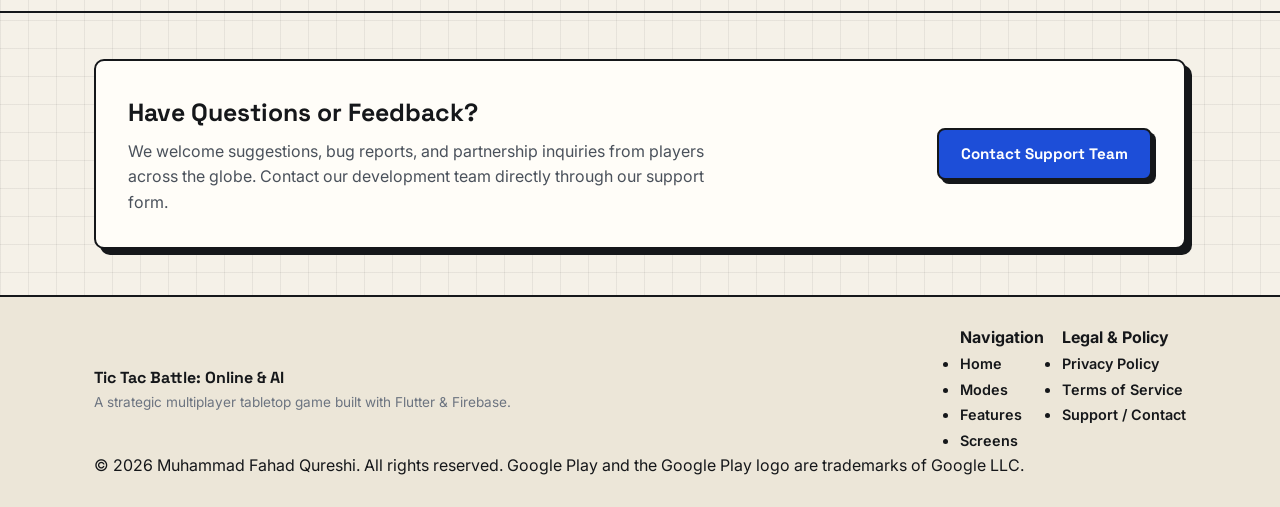
==== commit 11a3b9b6: "Update web landing page, SEO metadata, terms, and privacy policy for US, UK, CA, and EU" ====
--- a/index.html
+++ b/index.html
@@ -3,14 +3,70 @@
 <head>
   <meta charset="UTF-8" />
   <meta name="viewport" content="width=device-width, initial-scale=1.0" />
-  <title>Tic Tac Battle — Online 1v1 &amp; Minimax Tic Tac Toe</title>
-  <meta name="description" content="Tic Tac Battle is a Flutter Android game with live 1v1 online multiplayer, an unbeatable Minimax AI, ELO rankings, and local pass-and-play." />
+  
+  <!-- Primary SEO Meta Tags -->
+  <title>Tic Tac Battle — Online 1v1 Multiplayer &amp; Minimax AI (3x3 to 6x6)</title>
+  <meta name="title" content="Tic Tac Battle — Online 1v1 Multiplayer &amp; Minimax AI (3x3 to 6x6)" />
+  <meta name="description" content="Play Tic Tac Toe &amp; Noughts and Crosses online with friends or challenge the smart Minimax AI. Features 3x3, 4x4, 5x5, 6x6 grids, live emoji reactions, ELO rankings, and local 2-player mode. Free on Android." />
+  <meta name="keywords" content="tic tac toe online, noughts and crosses, multiplayer tic tac toe, 1v1 tic tac toe, tic tac toe 4x4, tic tac toe 5x5, tic tac toe 6x6, minimax ai tic tac toe, x and o game, brain puzzle board game, android tic tac toe, play tic tac toe with friends" />
+  <meta name="author" content="Muhammad Fahad Qureshi" />
+  <meta name="robots" content="index, follow" />
+  <link rel="canonical" href="https://mfahadfaizi.github.io/tic-tac-battle-web/" />
+
+  <!-- Geographic & Language Targeting (US, UK, Canada, Europe) -->
+  <meta name="geo.region" content="US;GB;CA;EU" />
+  <meta name="geo.position" content="37.0902;-95.7129" />
+  <meta name="ICBM" content="37.0902, -95.7129" />
+
+  <!-- Open Graph / Facebook -->
+  <meta property="og:type" content="website" />
+  <meta property="og:url" content="https://mfahadfaizi.github.io/tic-tac-battle-web/" />
+  <meta property="og:title" content="Tic Tac Battle — Online 1v1 Multiplayer &amp; Minimax AI" />
+  <meta property="og:description" content="Compete online in real-time Tic Tac Toe battles! Choose from 3x3 to 6x6 tactical boards, express yourself with live emojis, climb ELO leaderboards, or train against smart Minimax AI." />
+  <meta property="og:image" content="https://mfahadfaizi.github.io/tic-tac-battle-web/assets/feature_graphic.png" />
+  <meta property="og:site_name" content="Tic Tac Battle" />
+  <meta property="og:locale" content="en_US" />
+  <meta property="og:locale:alternate" content="en_GB" />
+  <meta property="og:locale:alternate" content="en_CA" />
+
+  <!-- Twitter Card -->
+  <meta property="twitter:card" content="summary_large_image" />
+  <meta property="twitter:url" content="https://mfahadfaizi.github.io/tic-tac-battle-web/" />
+  <meta property="twitter:title" content="Tic Tac Battle — Online Multiplayer Board Game" />
+  <meta property="twitter:description" content="Classic Tic Tac Toe reimagined: 3x3 to 6x6 grids, live emoji reactions, ELO ladders, and smart AI. Download free on Android!" />
+  <meta property="twitter:image" content="https://mfahadfaizi.github.io/tic-tac-battle-web/assets/feature_graphic.png" />
+
   <link rel="icon" type="image/png" href="./assets/app_icon.png" />
   <link rel="preconnect" href="https://fonts.googleapis.com" />
   <link rel="preconnect" href="https://fonts.gstatic.com" crossorigin />
   <link href="https://fonts.googleapis.com/css2?family=Inter:wght@400;500;600;700&family=Permanent+Marker&family=Space+Grotesk:wght@600;700&display=swap" rel="stylesheet" />
   <link rel="stylesheet" href="./styles.css" />
-  <!-- Google AdSense -->
+
+  <!-- Schema.org JSON-LD Structured Data for Google Rich Results -->
+  <script type="application/ld+json">
+  {
+    "@context": "https://schema.org",
+    "@type": "MobileApplication",
+    "name": "Tic Tac Battle: Online & AI",
+    "operatingSystem": "Android",
+    "applicationCategory": "GameApplication",
+    "gamePlatform": ["Android"],
+    "genre": ["Board Game", "Strategy", "Brain Puzzle"],
+    "offers": {
+      "@type": "Offer",
+      "price": "0",
+      "priceCurrency": "USD"
+    },
+    "description": "Real-time 1v1 online multiplayer Tic Tac Toe & Noughts and Crosses with 3x3 to 6x6 board modes, smart Minimax AI, ELO rankings, custom themes, and live in-game reactions.",
+    "author": {
+      "@type": "Person",
+      "name": "Muhammad Fahad Qureshi"
+    },
+    "inLanguage": ["en-US", "en-GB", "en-CA"]
+  }
+  </script>
+
+  <!-- Google AdSense Library -->
   <script async src="https://pagead2.googlesyndication.com/pagead/js/adsbygoogle.js?client=ca-pub-8814260653330173" crossorigin="anonymous"></script>
 </head>
 <body>
@@ -20,22 +76,24 @@
         <img class="brand-icon" src="./assets/app_icon.png" alt="Tic Tac Battle icon" />
         <span class="brand-wordmark">
           <span class="brand-name">Tic Tac Battle</span>
-          <span class="brand-tag">Android Board Game</span>
+          <span class="brand-tag">Online &amp; AI Board Game</span>
         </span>
       </a>
       <button class="nav-toggle" type="button" aria-label="Toggle navigation" aria-expanded="false">&#9776;</button>
       <ul class="nav-links">
         <li><a class="active" href="index.html">Home</a></li>
         <li><a href="#modes">Game Modes</a></li>
+        <li><a href="#features">Features</a></li>
         <li><a href="#screenshots">Screens</a></li>
         <li><a href="privacy.html">Privacy</a></li>
         <li><a href="terms.html">Terms</a></li>
-        <li><a class="nav-cta" href="contact.html">Contact</a></li>
+        <li><a class="nav-cta" href="contact.html">Support</a></li>
       </ul>
     </div>
   </header>
 
   <main>
+    <!-- Hero Section -->
     <section class="hero">
       <div class="container hero-grid">
         <div>
@@ -43,29 +101,33 @@
             <span class="eyebrow-x">X</span>
             <span>vs</span>
             <span class="eyebrow-o">O</span>
-            <span>&middot; Real-Time Multiplayer &amp; Offline AI</span>
+            <span>&middot; Real-Time Multiplayer &amp; Strategic AI</span>
           </div>
           <h1 class="hero-title">
-            Three in a row, built for <span class="mark-x">live</span> <span class="mark-o">duels</span>.
+            The Ultimate <span class="mark-x">Tic Tac Toe</span> Duel Arena.
           </h1>
           <p class="hero-copy">
-            Tic Tac Battle brings quick tabletop matches to Android with real-time online matchmaking,
-            an unbeatable Minimax AI trainer, local two-player rounds, and an ELO leaderboard synced to the cloud.
+            Step into live online matchmaking with friends across North America, the UK, and Europe!
+            Enjoy tactical <strong>3&times;3, 4&times;4, 5&times;5, and 6&times;6 grids</strong>, challenge an unbeatable
+            <strong>Minimax AI</strong>, express yourself with <strong>live emojis</strong>, and climb global ELO leaderboards.
           </p>
           <div class="hero-actions">
-            <a class="btn btn-primary" href="#screenshots">See App Screenshots</a>
-            <a class="btn btn-secondary" href="contact.html">Contact Developer</a>
+            <a class="btn btn-primary" href="https://play.google.com/store/apps/details?id=com.tictactoe.battle" target="_blank" rel="noopener noreferrer">
+              Get It on Google Play 📲
+            </a>
+            <a class="btn btn-secondary" href="#features">Explore Features</a>
           </div>
           <div class="hero-facts">
-            <span><strong>Modes:</strong> Online 1v1, AI, Local</span>
-            <span><strong>Avatars:</strong> 12 unlocked free</span>
-            <span><strong>Sync:</strong> Firebase &amp; Hive offline cache</span>
+            <span><strong>Grids:</strong> 3x3, 4x4, 5x5, 6x6</span>
+            <span><strong>Multiplayer:</strong> Firebase RTDB &amp; Cloud Matchmaking</span>
+            <span><strong>Chat:</strong> Ephemeral Live Emojis</span>
+            <span><strong>Free:</strong> No Paywalls &middot; Daily Rewards</span>
           </div>
         </div>
 
         <div class="board-card" aria-label="Interactive Tic Tac Toe preview board">
           <div class="board-top">
-            <span class="board-title">Quick Warm-Up Board</span>
+            <span class="board-title">Interactive Warm-Up Board</span>
             <span class="board-status" id="boardStatus">X moves first</span>
           </div>
           <div class="mini-board" id="miniBoard" role="grid" aria-label="3 by 3 board">
@@ -80,47 +142,51 @@
             <button class="cell-btn" type="button" data-idx="8" aria-label="Row 3 column 3"></button>
           </div>
           <div class="board-footer">
-            <span>Tap any square to play X vs O locally</span>
+            <span>Tap any square to test moves locally</span>
             <button class="reset-link" id="resetBoard" type="button">Reset Board</button>
           </div>
         </div>
       </div>
     </section>
 
+    <!-- App Specs Overview Band -->
     <section class="banner-band">
       <div class="container banner-layout">
         <div class="graphic-frame">
-          <img src="./assets/feature_graphic.png" alt="Tic Tac Battle feature banner" />
+          <img src="./assets/feature_graphic.png" alt="Tic Tac Battle Google Play Banner" />
         </div>
         <aside class="spec-ledger">
           <div>
-            <h2>App Overview</h2>
-            <div class="spec-row"><span>Platform</span><span>Android (Flutter)</span></div>
-            <div class="spec-row"><span>Multiplayer</span><span>Firebase RTDB + FCM</span></div>
-            <div class="spec-row"><span>Cloud Profile</span><span>Firestore ELO &amp; XP</span></div>
-            <div class="spec-row"><span>Offline Storage</span><span>Hive + SharedPrefs</span></div>
-            <div class="spec-row"><span>Monetization</span><span>Free (Google AdMob)</span></div>
-            <div class="spec-row"><span>Source License</span><span>MIT License</span></div>
+            <h2>Game Specifications</h2>
+            <div class="spec-row"><span>Platform</span><span>Android (Flutter 3.x)</span></div>
+            <div class="spec-row"><span>Multiplayer</span><span>Real-Time Firebase Engine</span></div>
+            <div class="spec-row"><span>Board Dimensions</span><span>3&times;3, 4&times;4, 5&times;5, 6&times;6</span></div>
+            <div class="spec-row"><span>AI Engine</span><span>Easy, Medium, Minimax Master</span></div>
+            <div class="spec-row"><span>Player Rating</span><span>Global ELO &amp; XP Progression</span></div>
+            <div class="spec-row"><span>Reactions</span><span>Live In-Game Emojis (Ephemeral)</span></div>
+            <div class="spec-row"><span>Themes</span><span>Classic, Ocean, Forest, Royal</span></div>
+            <div class="spec-row"><span>Offline Mode</span><span>Full Pass &amp; Play + vs AI</span></div>
           </div>
         </aside>
       </div>
     </section>
 
+    <!-- Modes Section -->
     <section class="section" id="modes">
       <div class="container">
         <div class="section-head">
-          <h2>What Is Inside the Game</h2>
-          <p>Designed around clean match flow, zero paywalls, and full offline/online parity.</p>
+          <h2>Exciting Game Modes For Everyone</h2>
+          <p>Whether you want a casual local round or high-stakes competitive online matches, Tic Tac Battle has you covered.</p>
         </div>
 
         <div class="modes-grid">
           <article class="mode-card">
             <div class="mode-num x-bg">01</div>
             <div>
-              <h3>Real-Time Online 1v1 Lobby</h3>
-              <p>
-                See active players currently online, challenge anyone in one tap via Firebase Cloud Messaging
-                push notifications, and sync every move instantaneously over Firebase Realtime Database.
+              <h3>Real-Time Online Multiplayer (1v1)</h3>
+              <p>
+                Challenge friends or find live opponents worldwide. Select your preferred board dimension (3&times;3 up to 6&times;6)
+                before launching the battle, exchange live reactions, and compete for global ranking.
               </p>
             </div>
           </article>
@@ -128,10 +194,10 @@
           <article class="mode-card">
             <div class="mode-num o-bg">02</div>
             <div>
-              <h3>Minimax AI &amp; Local Pass-and-Play</h3>
-              <p>
-                Play without internet against a Minimax game-tree opponent or sit side-by-side with a friend
-                using custom player names and local match scoring.
+              <h3>Smart 3-Tier AI (Minimax Master)</h3>
+              <p>
+                Practice and sharpen your strategic thinking offline against <strong>Easy</strong>, <strong>Medium</strong>,
+                or the <strong>Unbeatable Minimax AI</strong> that analyzes every possible branch of the game tree.
               </p>
             </div>
           </article>
@@ -139,10 +205,10 @@
           <article class="mode-card">
             <div class="mode-num g-bg">03</div>
             <div>
-              <h3>ELO Ladder, XP &amp; 12 Free Avatars</h3>
-              <p>
-                Every match updates your win/loss/draw totals, XP level bar, and ELO rating on the global
-                leaderboard. All 12 player avatars are unlocked for everyone with no paid subscription.
+              <h3>Local 2-Player Pass &amp; Play</h3>
+              <p>
+                Perfect for road trips, flights, and gatherings! Play side-by-side on the same phone with friends and family
+                using custom player names and complete offline scorekeeping.
               </p>
             </div>
           </article>
@@ -150,200 +216,175 @@
           <article class="mode-card">
             <div class="mode-num a-bg">04</div>
             <div>
-              <h3>Daily Credits &amp; Match History</h3>
-              <p>
-                Get 10 free online play credits automatically each day, top up +3 anytime with an optional
-                Rewarded Ad, and review full match logs stored in Cloud Firestore and local Hive storage.
-              </p>
-            </div>
-          </article>
-        </div>
-      </div>
-    </section>
-
-    <section class="section section-alt" id="screenshots">
+              <h3>Expanded 4x4, 5x5 &amp; 6x6 Grids</h3>
+              <p>
+                Tired of predictable 3&times;3 ties? Test your tactical mind on larger grids: connect 4 on 4&times;4 and 5&times;5,
+                or connect 5 on 6&times;6 for deep, Gomoku-inspired strategic gameplay.
+              </p>
+            </div>
+          </article>
+        </div>
+      </div>
+    </section>
+
+    <!-- Key Features Section -->
+    <section class="section section-alt" id="features">
       <div class="container">
         <div class="section-head">
-          <h2>Inside the App</h2>
-          <p>Screenshots captured from Android builds of Tic Tac Battle.</p>
+          <h2>Built for Fun, Fair Play &amp; Engagement</h2>
+          <p>Every feature is crafted to give players the most engaging tabletop experience on mobile.</p>
+        </div>
+
+        <div class="modes-grid">
+          <article class="mode-card">
+            <div class="mode-num x-bg">💬</div>
+            <div>
+              <h3>In-Game Emojis &amp; Quick Reactions</h3>
+              <p>
+                Cheer, laugh, and react in real-time during live matches using 12 pre-defined emojis and friendly phrases.
+                Reactions disappear as soon as the game finishes, keeping data light and safe.
+              </p>
+            </div>
+          </article>
+
+          <article class="mode-card">
+            <div class="mode-num o-bg">🎁</div>
+            <div>
+              <h3>7-Day Weekly Rewards &amp; Ad-Free Perks</h3>
+              <p>
+                Log in daily to claim tickets and bonus XP. Reach Day 7 to unlock a full <strong>1 Hour of 100% Ad-Free Gameplay</strong>!
+                Plus, complete the 5-Ad Challenge anytime for 30 minutes of ad-free play.
+              </p>
+            </div>
+          </article>
+
+          <article class="mode-card">
+            <div class="mode-num g-bg">🎨</div>
+            <div>
+              <h3>Custom Board Themes &amp; Avatars</h3>
+              <p>
+                Personalize your battlefield with 4 high-contrast themes (<strong>Classic</strong>, <strong>Ocean</strong>,
+                <strong>Forest</strong>, and <strong>Royal</strong>). Unlock 12 vibrant avatars with zero paywalls.
+              </p>
+            </div>
+          </article>
+
+          <article class="mode-card">
+            <div class="mode-num a-bg">⭐</div>
+            <div>
+              <h3>Competitive ELO Rating &amp; XP Progression</h3>
+              <p>
+                Every win, loss, and draw counts towards your ELO rating on the global leaderboard. Earn XP with every move
+                and level up your player card from Novice to Grandmaster.
+              </p>
+            </div>
+          </article>
+        </div>
+      </div>
+    </section>
+
+    <!-- Screenshots Section -->
+    <section class="section" id="screenshots">
+      <div class="container">
+        <div class="section-head">
+          <h2>Inside the Game</h2>
+          <p>High-resolution screenshots from Tic Tac Battle on Android.</p>
         </div>
 
         <div class="screens-grid">
           <figure class="screen-card">
-            <img src="./assets/screenshots/screenshot_1_home.png" alt="Tic Tac Battle Home Screen" />
+            <img src="./assets/screenshots/screenshot_1_home.png" alt="Tic Tac Battle Main Menu" />
             <figcaption>
               <div class="screen-meta">
-                <strong>Main Menu</strong>
+                <strong>Main Menu &amp; Challenges</strong>
                 <span>01</span>
               </div>
-              <p class="screen-desc">Jump straight into Online, AI, or Local 2-player rounds.</p>
+              <p class="screen-desc">5-Ad Challenge, Daily Rewards, and quick-launch into online or offline modes.</p>
             </figcaption>
           </figure>
 
           <figure class="screen-card">
-            <img src="./assets/screenshots/screenshot_2_battle.png" alt="Tic Tac Battle Board" />
+            <img src="./assets/screenshots/screenshot_2_battle.png" alt="Tic Tac Battle 1v1 Match" />
             <figcaption>
               <div class="screen-meta">
-                <strong>Battle Board</strong>
+                <strong>Tactical Battle Board</strong>
                 <span>02</span>
               </div>
-              <p class="screen-desc">Scoreboard, turn indicator, sound cues, and animated wins.</p>
+              <p class="screen-desc">Turn timers, glowing win patterns, scoreboard, and live emoji reaction bubbles.</p>
             </figcaption>
           </figure>
 
           <figure class="screen-card">
-            <img src="./assets/screenshots/screenshot_3_lobby.png" alt="Tic Tac Battle Online Lobby" />
+            <img src="./assets/screenshots/screenshot_3_lobby.png" alt="Online Multiplayer Lobby" />
             <figcaption>
               <div class="screen-meta">
-                <strong>Online Lobby</strong>
+                <strong>Online Multiplayer Lobby</strong>
                 <span>03</span>
               </div>
-              <p class="screen-desc">Live player availability with one-tap challenge invites.</p>
+              <p class="screen-desc">Active players list, mode selector (3x3 to 6x6), and instant match invites.</p>
             </figcaption>
           </figure>
 
           <figure class="screen-card">
-            <img src="./assets/screenshots/screenshot_4_profile.png" alt="Tic Tac Battle Profile" />
+            <img src="./assets/screenshots/screenshot_4_profile.png" alt="Player Profile &amp; ELO Stats" />
             <figcaption>
               <div class="screen-meta">
-                <strong>Profile &amp; ELO</strong>
+                <strong>Profile, ELO &amp; Perks</strong>
                 <span>04</span>
               </div>
-              <p class="screen-desc">Player stats, XP progression, and avatar customization.</p>
+              <p class="screen-desc">Lifetime win statistics, ELO rating, level progression, and VIP ad-free badges.</p>
             </figcaption>
           </figure>
         </div>
       </div>
     </section>
 
+    <!-- Support & Contact CTA -->
     <section class="support-strip">
       <div class="container">
         <div class="support-box">
           <div>
-            <h2>Need Help or Account Data Deletion?</h2>
+            <h2>Have Questions or Feedback?</h2>
             <p>
-              Questions about online matchmaking, bug reports, Google Play privacy compliance, or
-              removing your online account can be sent directly through our support form.
+              We welcome suggestions, bug reports, and partnership inquiries from players across the globe.
+              Contact our development team directly through our support form.
             </p>
           </div>
-          <a class="btn btn-primary" href="contact.html">Open Contact Form</a>
-        </div>
-      </div>
-    </section>
-
-    <!-- Google AdSense Unit -->
-    <div class="ad-container container">
-      <div class="ad-label">Advertisement</div>
-      <ins class="adsbygoogle"
-           style="display:block"
-           data-ad-client="ca-pub-8814260653330173"
-           data-ad-slot="5909454641"
-           data-ad-format="auto"
-           data-full-width-responsive="true"></ins>
-      <script>
-           (adsbygoogle = window.adsbygoogle || []).push({});
-      </script>
-    </div>
+          <a class="btn btn-primary" href="contact.html">Contact Support Team</a>
+        </div>
+      </div>
+    </section>
   </main>
 
   <footer class="site-footer">
     <div class="container footer-inner">
       <div class="footer-brand">
-        <strong>Tic Tac Battle</strong>
-        <p>&copy; 2026 Muhammad Fahad Qureshi &middot; MIT License</p>
-      </div>
-      <nav class="footer-links" aria-label="Footer navigation">
-        <a href="index.html">Home</a>
-        <a href="privacy.html">Privacy Policy</a>
-        <a href="terms.html">Terms &amp; Conditions</a>
-        <a href="contact.html">Contact Us</a>
-      </nav>
+        <strong>Tic Tac Battle: Online &amp; AI</strong>
+        <p>A strategic multiplayer tabletop game built with Flutter &amp; Firebase.</p>
+      </div>
+      <div class="footer-links">
+        <div>
+          <h4>Navigation</h4>
+          <ul>
+            <li><a href="index.html">Home</a></li>
+            <li><a href="#modes">Modes</a></li>
+            <li><a href="#features">Features</a></li>
+            <li><a href="#screenshots">Screens</a></li>
+          </ul>
+        </div>
+        <div>
+          <h4>Legal &amp; Policy</h4>
+          <ul>
+            <li><a href="privacy.html">Privacy Policy</a></li>
+            <li><a href="terms.html">Terms of Service</a></li>
+            <li><a href="contact.html">Support / Contact</a></li>
+          </ul>
+        </div>
+      </div>
+    </div>
+    <div class="container copyright">
+      <p>&copy; 2026 Muhammad Fahad Qureshi. All rights reserved. Google Play and the Google Play logo are trademarks of Google LLC.</p>
     </div>
   </footer>
-
-  <script>
-    (function () {
-      var btn = document.querySelector('.nav-toggle');
-      var links = document.querySelector('.nav-links');
-      if (btn && links) {
-        btn.addEventListener('click', function () {
-          var isOpen = links.classList.toggle('open');
-          btn.setAttribute('aria-expanded', isOpen ? 'true' : 'false');
-        });
-      }
-
-      var cells = document.querySelectorAll('#miniBoard .cell-btn');
-      var statusEl = document.getElementById('boardStatus');
-      var resetBtn = document.getElementById('resetBoard');
-      var board = ['', '', '', '', '', '', '', '', ''];
-      var turn = 'X';
-      var finished = false;
-      var lines = [
-        [0, 1, 2], [3, 4, 5], [6, 7, 8],
-        [0, 3, 6], [1, 4, 7], [2, 5, 8],
-        [0, 4, 8], [2, 4, 6]
-      ];
-
-      function checkWinner() {
-        for (var i = 0; i < lines.length; i++) {
-          var a = lines[i][0], b = lines[i][1], c = lines[i][2];
-          if (board[a] && board[a] === board[b] && board[a] === board[c]) {
-            return lines[i];
-          }
-        }
-        return null;
-      }
-
-      function resetGame() {
-        board = ['', '', '', '', '', '', '', '', ''];
-        turn = 'X';
-        finished = false;
-        statusEl.textContent = 'X moves first';
-        statusEl.className = 'board-status';
-        cells.forEach(function (cell) {
-          cell.textContent = '';
-          cell.className = 'cell-btn';
-          cell.disabled = false;
-        });
-      }
-
-      cells.forEach(function (cell) {
-        cell.addEventListener('click', function () {
-          var idx = parseInt(cell.getAttribute('data-idx'), 10);
-          if (finished || board[idx]) return;
-
-          board[idx] = turn;
-          cell.textContent = turn;
-          cell.classList.add(turn.toLowerCase());
-          cell.disabled = true;
-
-          var winLine = checkWinner();
-          if (winLine) {
-            finished = true;
-            statusEl.textContent = turn + ' wins the round';
-            statusEl.className = 'board-status win';
-            winLine.forEach(function (w) {
-              cells[w].classList.add('winner');
-            });
-            cells.forEach(function (c) { c.disabled = true; });
-            return;
-          }
-
-          if (board.every(function (v) { return v !== ''; })) {
-            finished = true;
-            statusEl.textContent = 'Draw round';
-            return;
-          }
-
-          turn = turn === 'X' ? 'O' : 'X';
-          statusEl.textContent = turn + ' to move';
-        });
-      });
-
-      if (resetBtn) {
-        resetBtn.addEventListener('click', resetGame);
-      }
-    })();
-  </script>
 </body>
 </html>
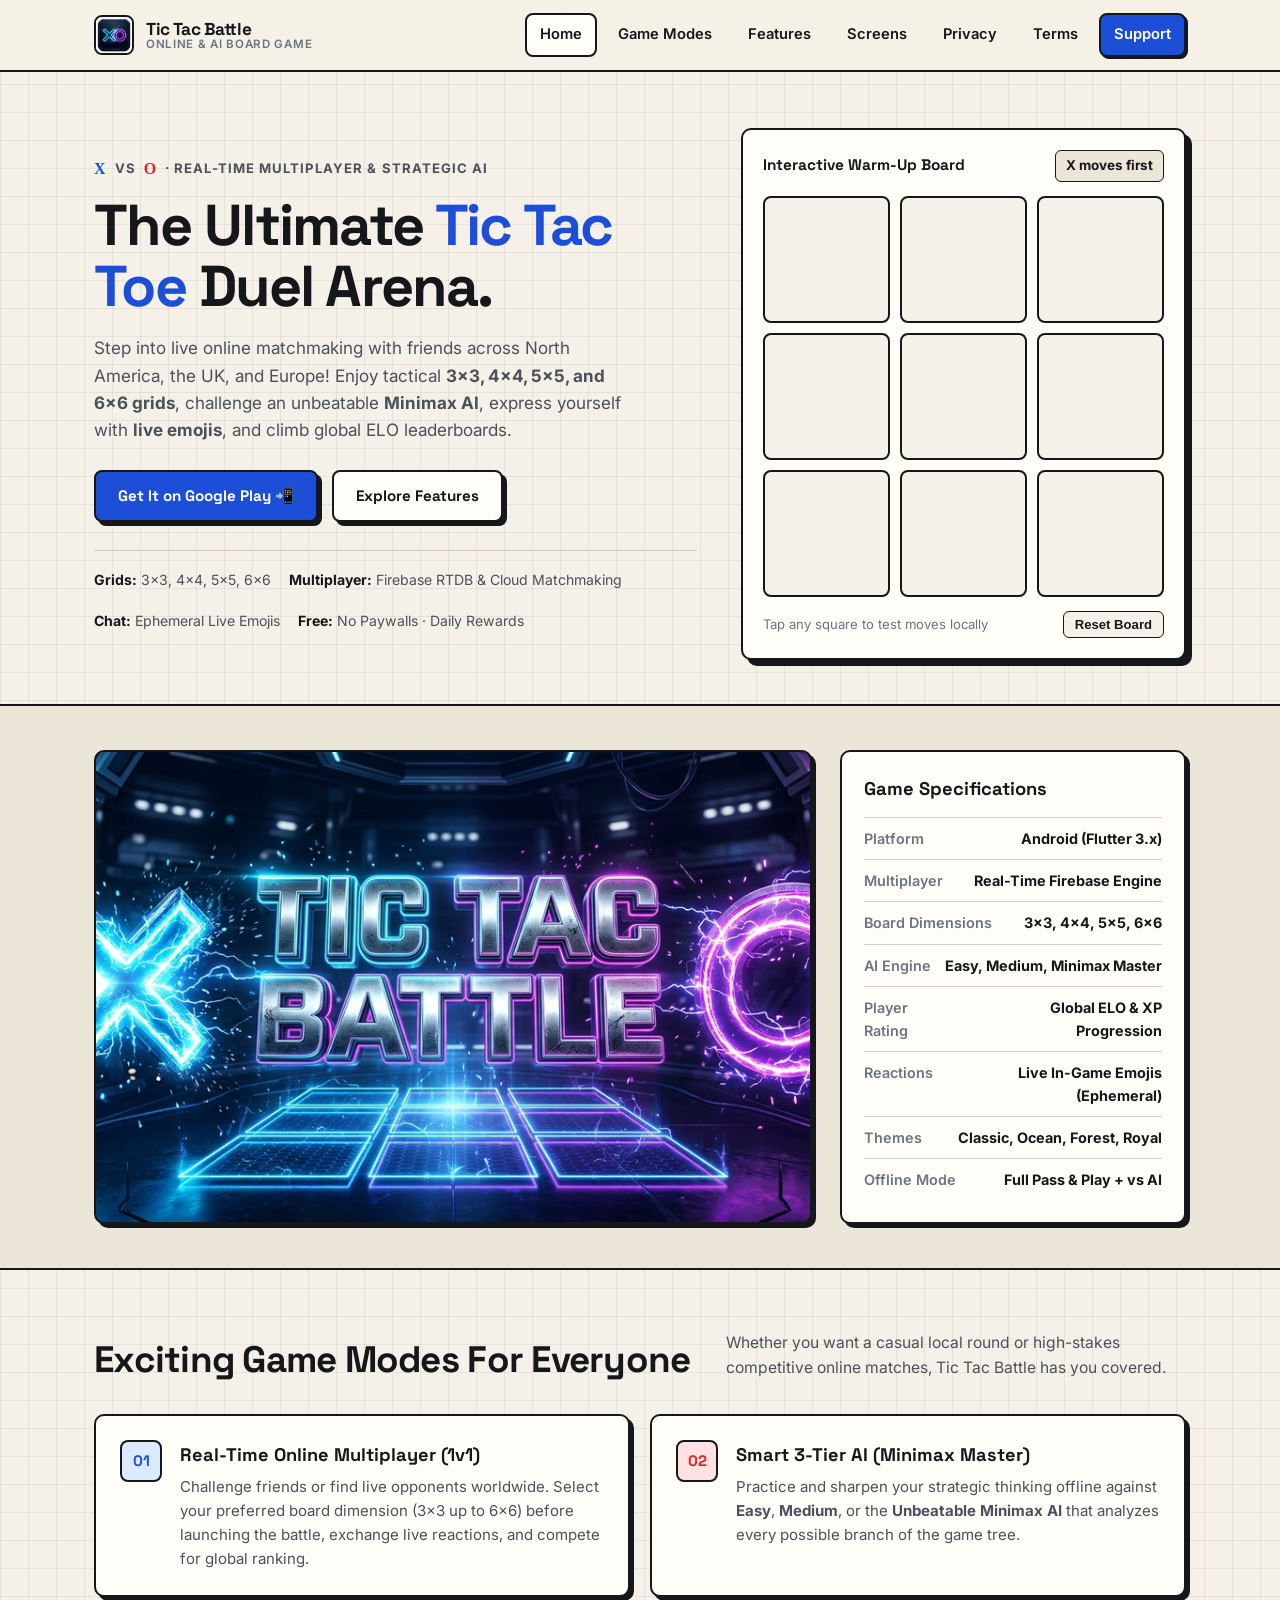
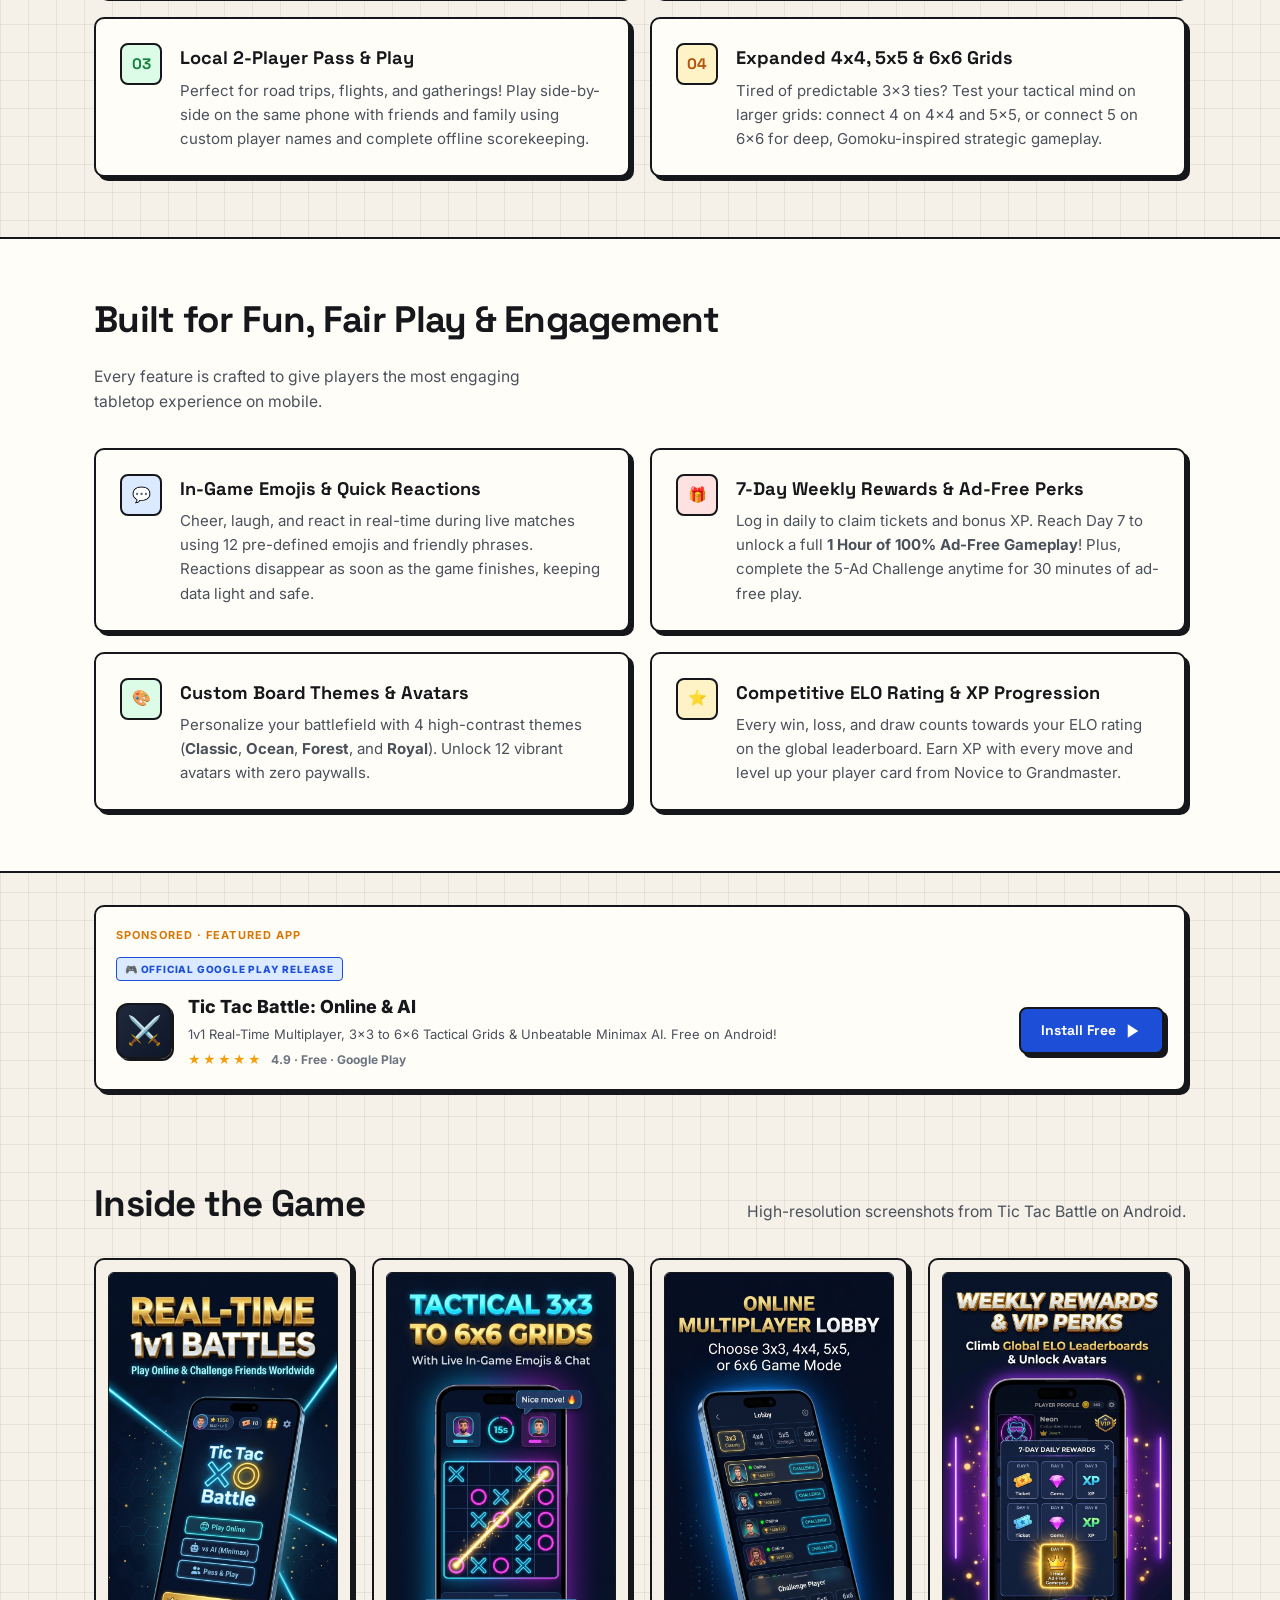
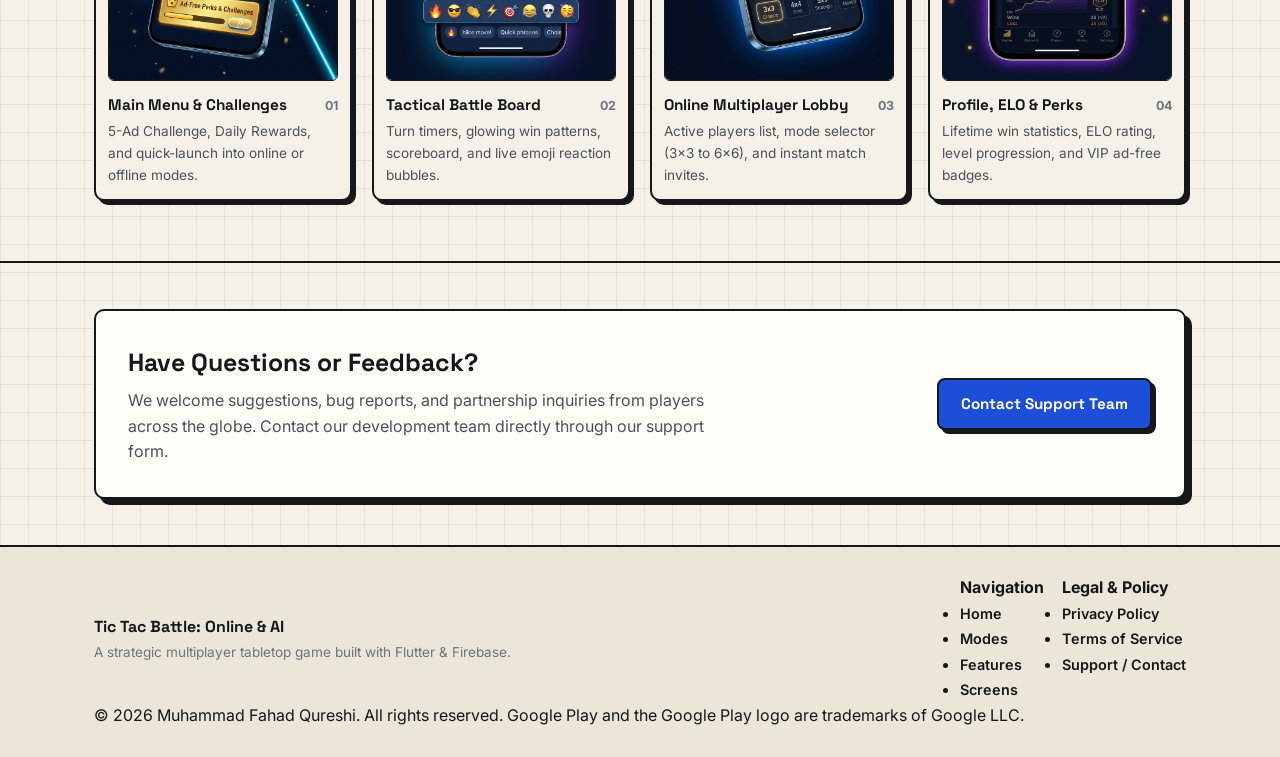
==== commit a5a6ed79: "feat: add engaging sponsored app showcase ad banners to home and contact pages" ====
--- a/index.html
+++ b/index.html
@@ -283,6 +283,42 @@
       </div>
     </section>
 
+    <!-- Sponsored / Ad Unit Section -->
+    <div class="container">
+      <div class="ad-container">
+        <div class="ad-label">Sponsored &middot; Featured App</div>
+        <div class="house-ad-card">
+          <div class="house-ad-badge">🎮 OFFICIAL GOOGLE PLAY RELEASE</div>
+          <div class="house-ad-body">
+            <div class="house-ad-icon">⚔️</div>
+            <div class="house-ad-info">
+              <h3 class="house-ad-title">Tic Tac Battle: Online &amp; AI</h3>
+              <p class="house-ad-desc">1v1 Real-Time Multiplayer, 3x3 to 6x6 Tactical Grids &amp; Unbeatable Minimax AI. Free on Android!</p>
+              <div class="house-ad-rating">
+                <span class="stars">★★★★★</span>
+                <span class="rating-text">4.9 &middot; Free &middot; Google Play</span>
+              </div>
+            </div>
+            <a href="https://play.google.com/store/apps/details?id=com.tictactoe.battle" class="btn btn-primary house-ad-btn" target="_blank" rel="noopener">
+              <span>Install Free</span>
+              <svg width="18" height="18" viewBox="0 0 24 24" fill="currentColor"><path d="M5 3l14 9-14 9V3z"/></svg>
+            </a>
+          </div>
+        </div>
+        <!-- Google AdSense Container -->
+        <ins class="adsbygoogle"
+             style="display:none"
+             data-ad-client="ca-pub-8814260653330173"
+             data-ad-format="auto"
+             data-full-width-responsive="true"></ins>
+        <script>
+          try {
+            (adsbygoogle = window.adsbygoogle || []).push({});
+          } catch(e) {}
+        </script>
+      </div>
+    </div>
+
     <!-- Screenshots Section -->
     <section class="section" id="screenshots">
       <div class="container">
--- a/styles.css
+++ b/styles.css
@@ -946,20 +946,111 @@
   }
 }
 
-/* AdSense Banners */
+/* AdSense Banners & Sponsored Showcase */
 .ad-container {
   margin: 32px auto;
-  padding: 16px;
-  background: var(--surface);
-  border: 2px dashed var(--rule);
+  padding: 20px;
+  background: var(--surface);
+  border: 2px solid var(--ink);
   border-radius: var(--radius);
-  text-align: center;
-  min-height: 90px;
+  text-align: left;
+  box-shadow: var(--shadow-hard);
+  position: relative;
+  overflow: hidden;
 }
 .ad-label {
   font-size: 11px;
+  font-weight: 700;
   text-transform: uppercase;
+  letter-spacing: 0.1em;
+  color: var(--amber);
+  margin-bottom: 12px;
+  display: flex;
+  align-items: center;
+  gap: 6px;
+}
+.house-ad-card {
+  display: flex;
+  flex-direction: column;
+  gap: 12px;
+}
+.house-ad-badge {
+  display: inline-block;
+  align-self: flex-start;
+  font-size: 10px;
+  font-weight: 800;
   letter-spacing: 0.08em;
+  padding: 3px 8px;
+  background: var(--cobalt-tint);
+  color: var(--cobalt);
+  border: 1px solid var(--cobalt);
+  border-radius: 4px;
+}
+.house-ad-body {
+  display: flex;
+  align-items: center;
+  gap: 16px;
+  flex-wrap: wrap;
+}
+.house-ad-icon {
+  width: 56px;
+  height: 56px;
+  border-radius: 12px;
+  background: linear-gradient(135deg, #1e293b, #0f172a);
+  display: flex;
+  align-items: center;
+  justify-content: center;
+  font-size: 28px;
+  border: 2px solid var(--ink);
+  box-shadow: 2px 2px 0 var(--ink);
+  flex-shrink: 0;
+}
+.house-ad-info {
+  flex: 1;
+  min-width: 240px;
+}
+.house-ad-title {
+  font-size: 18px;
+  font-weight: 800;
+  color: var(--ink);
+  margin-bottom: 4px;
+}
+.house-ad-desc {
+  font-size: 13px;
+  color: var(--ink-soft);
+  line-height: 1.4;
+  margin-bottom: 6px;
+}
+.house-ad-rating {
+  display: flex;
+  align-items: center;
+  gap: 8px;
+  font-size: 12px;
+  font-weight: 700;
+}
+.house-ad-rating .stars {
+  color: #f59e0b;
+  letter-spacing: 2px;
+}
+.house-ad-rating .rating-text {
   color: var(--ink-muted);
-  margin-bottom: 8px;
-}
+}
+.house-ad-btn {
+  display: inline-flex;
+  align-items: center;
+  gap: 8px;
+  padding: 10px 20px;
+  font-size: 14px;
+  font-weight: 700;
+  white-space: nowrap;
+}
+@media (max-width: 640px) {
+  .house-ad-body {
+    flex-direction: column;
+    align-items: flex-start;
+  }
+  .house-ad-btn {
+    width: 100%;
+    justify-content: center;
+  }
+}
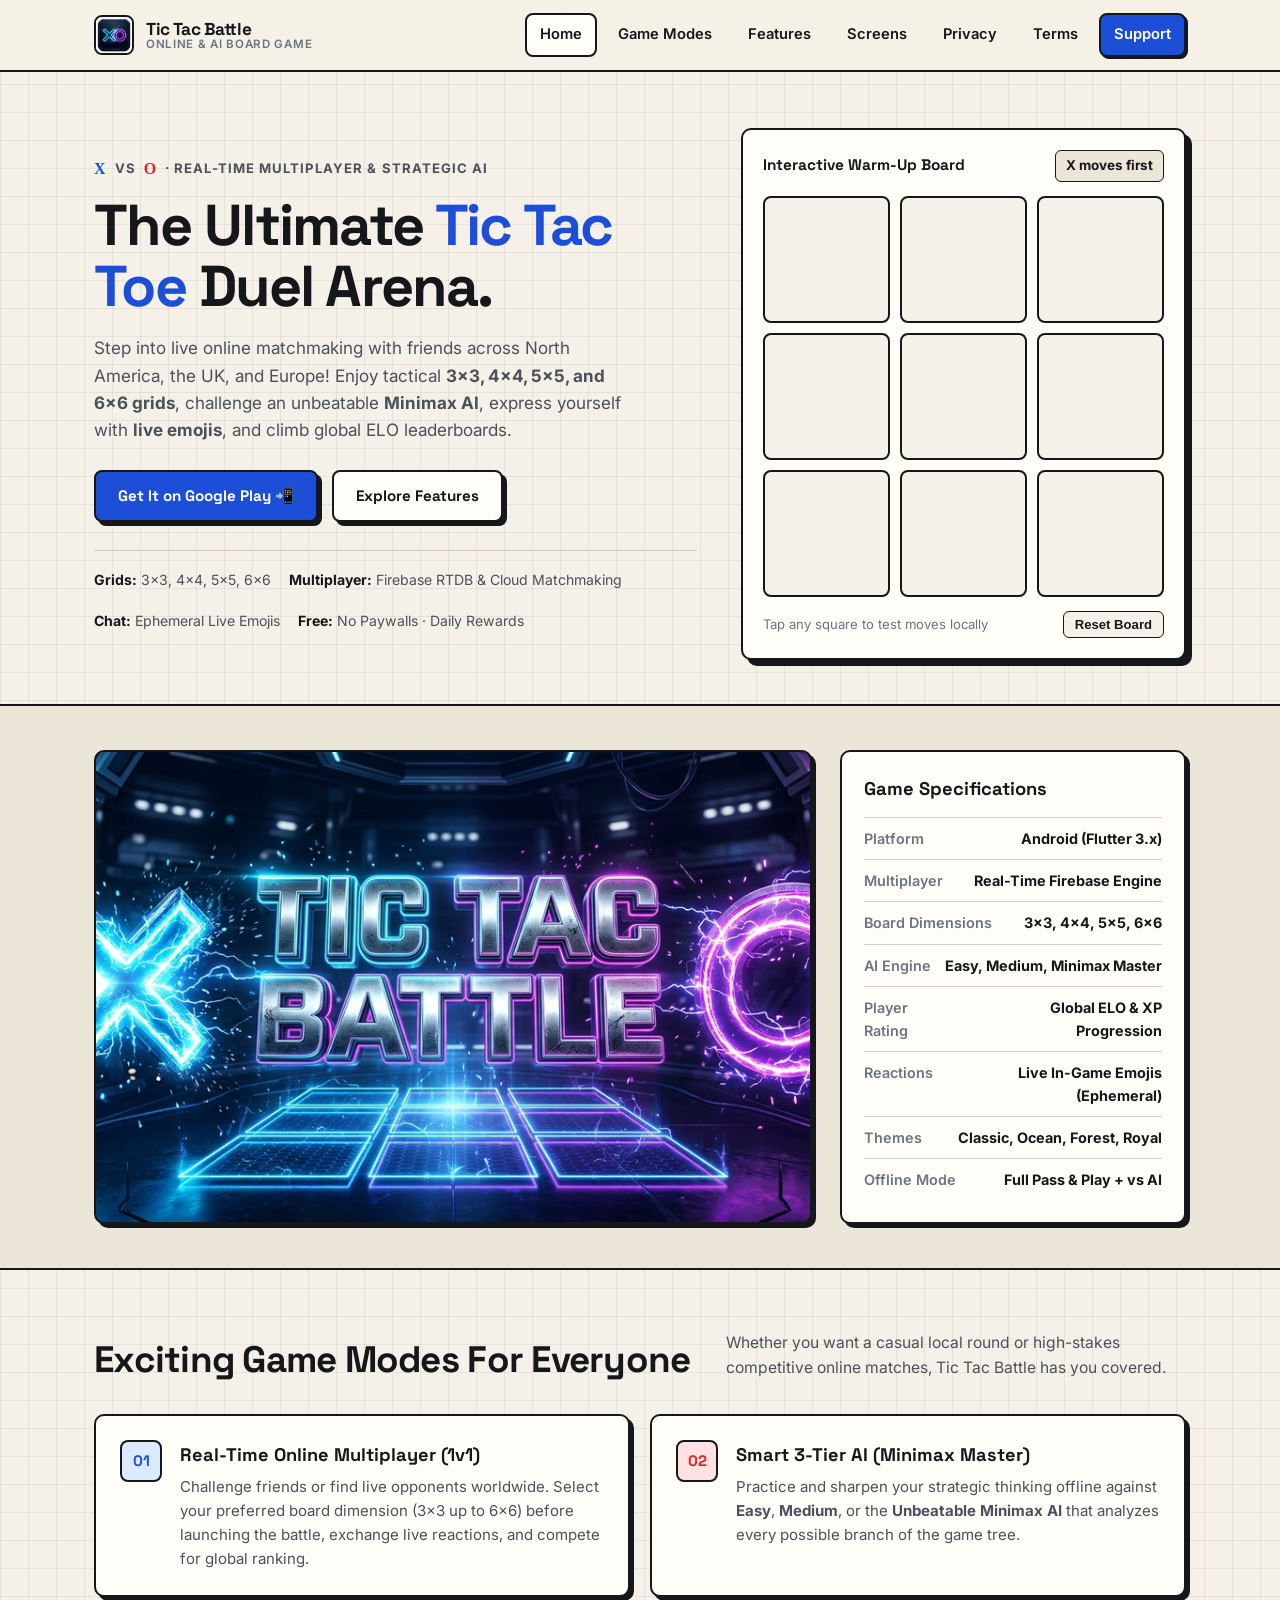
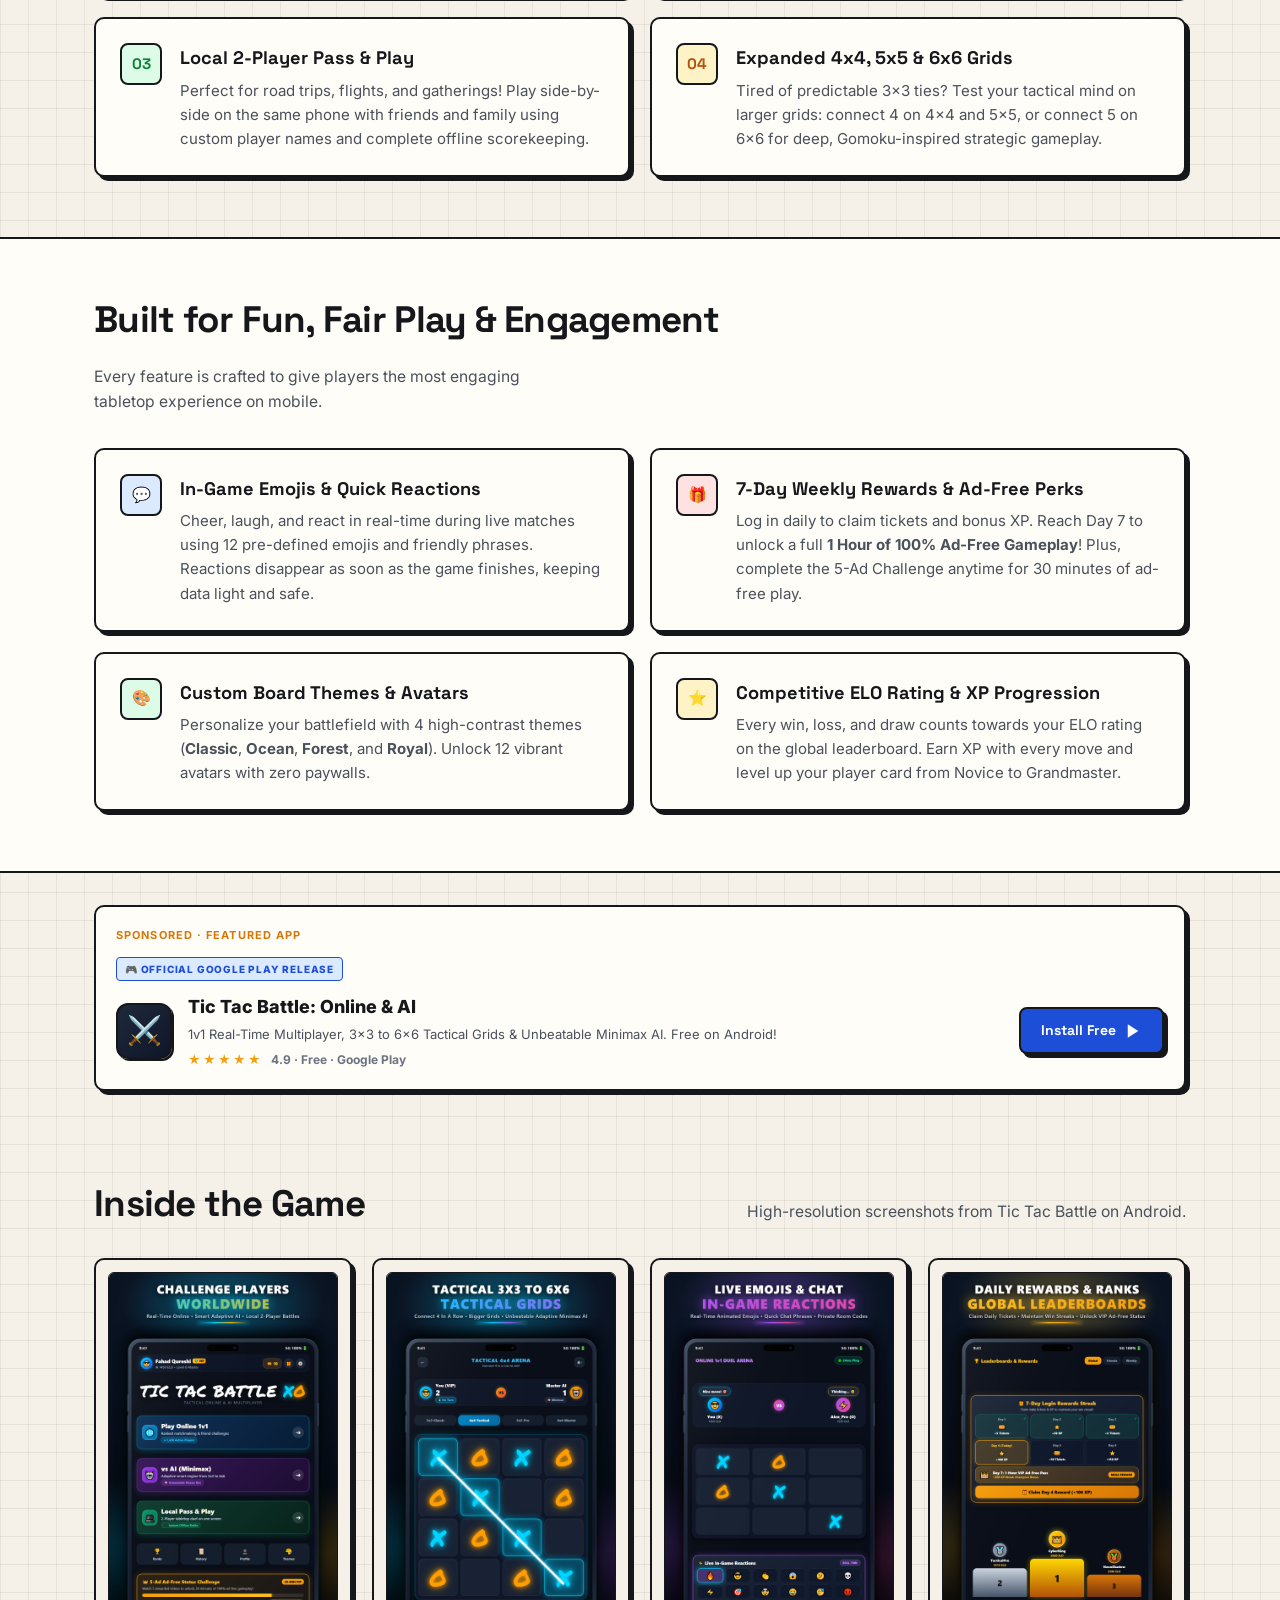
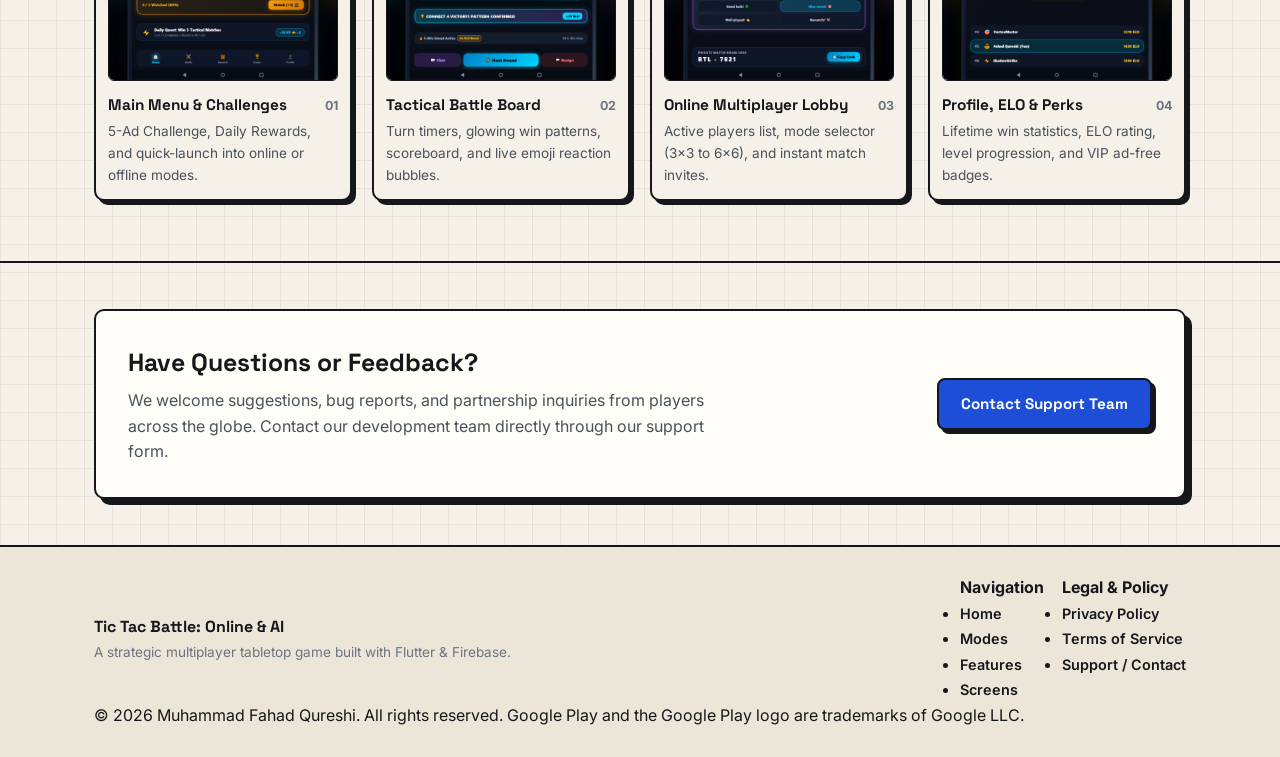
==== commit 98e598bf: "fix(web): activate interactive Minimax AI game, mobile hamburger nav, and AdSense responsive display" ====
--- a/index.html
+++ b/index.html
@@ -305,16 +305,15 @@
             </a>
           </div>
         </div>
-        <!-- Google AdSense Container -->
+        <!-- Google AdSense Container (Tic Tac Battle Web Banner) -->
         <ins class="adsbygoogle"
-             style="display:none"
+             style="display:block"
              data-ad-client="ca-pub-8814260653330173"
+             data-ad-slot="4510985756"
              data-ad-format="auto"
              data-full-width-responsive="true"></ins>
         <script>
-          try {
-            (adsbygoogle = window.adsbygoogle || []).push({});
-          } catch(e) {}
+          (adsbygoogle = window.adsbygoogle || []).push({});
         </script>
       </div>
     </div>
@@ -422,5 +421,199 @@
       <p>&copy; 2026 Muhammad Fahad Qureshi. All rights reserved. Google Play and the Google Play logo are trademarks of Google LLC.</p>
     </div>
   </footer>
+
+  <script>
+    // --- Mobile Navigation Toggle ---
+    (function initNav() {
+      const navToggle = document.querySelector('.nav-toggle');
+      const navLinks = document.querySelector('.nav-links');
+      if (!navToggle || !navLinks) return;
+
+      navToggle.addEventListener('click', function (e) {
+        e.stopPropagation();
+        const isOpen = navLinks.classList.toggle('open');
+        navToggle.setAttribute('aria-expanded', isOpen ? 'true' : 'false');
+        navToggle.innerHTML = isOpen ? '&times;' : '&#9776;';
+      });
+
+      // Close menu when clicking any nav link
+      navLinks.querySelectorAll('a').forEach(function (link) {
+        link.addEventListener('click', function () {
+          navLinks.classList.remove('open');
+          navToggle.setAttribute('aria-expanded', 'false');
+          navToggle.innerHTML = '&#9776;';
+        });
+      });
+
+      // Close menu when clicking outside
+      document.addEventListener('click', function (e) {
+        if (!navLinks.contains(e.target) && !navToggle.contains(e.target)) {
+          navLinks.classList.remove('open');
+          navToggle.setAttribute('aria-expanded', 'false');
+          navToggle.innerHTML = '&#9776;';
+        }
+      });
+    })();
+
+    // --- Interactive Tic Tac Toe Game (vs Smart Minimax AI) ---
+    (function initGame() {
+      const boardEl = document.getElementById('miniBoard');
+      const statusEl = document.getElementById('boardStatus');
+      const resetBtn = document.getElementById('resetBoard');
+      if (!boardEl || !statusEl || !resetBtn) return;
+
+      const cells = Array.from(boardEl.querySelectorAll('.cell-btn'));
+      let board = Array(9).fill(null);
+      let isGameOver = false;
+      let isAiTurn = false;
+
+      const WIN_COMBOS = [
+        [0, 1, 2], [3, 4, 5], [6, 7, 8],
+        [0, 3, 6], [1, 4, 7], [2, 5, 8],
+        [0, 4, 8], [2, 4, 6]
+      ];
+
+      function checkWinner(state) {
+        for (let i = 0; i < WIN_COMBOS.length; i++) {
+          const [a, b, c] = WIN_COMBOS[i];
+          if (state[a] && state[a] === state[b] && state[a] === state[c]) {
+            return { winner: state[a], combo: [a, b, c] };
+          }
+        }
+        if (state.every(function (cell) { return cell !== null; })) {
+          return { winner: 'draw', combo: [] };
+        }
+        return null;
+      }
+
+      function minimax(newBoard, depth, isMaximizing) {
+        const result = checkWinner(newBoard);
+        if (result) {
+          if (result.winner === 'O') return 10 - depth;
+          if (result.winner === 'X') return depth - 10;
+          if (result.winner === 'draw') return 0;
+        }
+
+        if (isMaximizing) {
+          let bestScore = -Infinity;
+          for (let i = 0; i < 9; i++) {
+            if (!newBoard[i]) {
+              newBoard[i] = 'O';
+              const score = minimax(newBoard, depth + 1, false);
+              newBoard[i] = null;
+              bestScore = Math.max(score, bestScore);
+            }
+          }
+          return bestScore;
+        } else {
+          let bestScore = Infinity;
+          for (let i = 0; i < 9; i++) {
+            if (!newBoard[i]) {
+              newBoard[i] = 'X';
+              const score = minimax(newBoard, depth + 1, true);
+              newBoard[i] = null;
+              bestScore = Math.min(score, bestScore);
+            }
+          }
+          return bestScore;
+        }
+      }
+
+      function getBestAiMove() {
+        let bestScore = -Infinity;
+        let move = -1;
+
+        for (let i = 0; i < 9; i++) {
+          if (!board[i]) {
+            board[i] = 'O';
+            const score = minimax(board, 0, false);
+            board[i] = null;
+            if (score > bestScore) {
+              bestScore = score;
+              move = i;
+            }
+          }
+        }
+        return move;
+      }
+
+      function handleCellClick(e) {
+        const idx = parseInt(e.currentTarget.getAttribute('data-idx'), 10);
+        if (board[idx] || isGameOver || isAiTurn) return;
+
+        // Player Move (X)
+        board[idx] = 'X';
+        e.currentTarget.textContent = 'X';
+        e.currentTarget.classList.add('x');
+        e.currentTarget.disabled = true;
+
+        const outcome = checkWinner(board);
+        if (outcome) {
+          handleGameOver(outcome);
+          return;
+        }
+
+        // Trigger AI Move (O)
+        isAiTurn = true;
+        statusEl.textContent = '🤖 AI is thinking...';
+        statusEl.className = 'board-status';
+
+        setTimeout(function () {
+          if (isGameOver) return;
+          const aiMove = getBestAiMove();
+          if (aiMove !== -1) {
+            board[aiMove] = 'O';
+            const aiBtn = cells[aiMove];
+            aiBtn.textContent = 'O';
+            aiBtn.classList.add('o');
+            aiBtn.disabled = true;
+
+            const aiOutcome = checkWinner(board);
+            if (aiOutcome) {
+              handleGameOver(aiOutcome);
+              isAiTurn = false;
+              return;
+            }
+          }
+
+          statusEl.textContent = 'Your turn (X)';
+          statusEl.className = 'board-status';
+          isAiTurn = false;
+        }, 280);
+      }
+
+      function handleGameOver(outcome) {
+        isGameOver = true;
+        if (outcome.winner === 'X') {
+          statusEl.textContent = '🎉 You Won! Download for 4x4-6x6';
+          statusEl.className = 'board-status win';
+          outcome.combo.forEach(function (idx) { cells[idx].classList.add('winner'); });
+        } else if (outcome.winner === 'O') {
+          statusEl.textContent = '🤖 AI Won! Reset to challenge again';
+          statusEl.className = 'board-status';
+          outcome.combo.forEach(function (idx) { cells[idx].classList.add('winner'); });
+        } else {
+          statusEl.textContent = "🤝 It's a Draw! Smart defense";
+          statusEl.className = 'board-status draw';
+        }
+      }
+
+      function resetGame() {
+        board = Array(9).fill(null);
+        isGameOver = false;
+        isAiTurn = false;
+        statusEl.textContent = 'X moves first';
+        statusEl.className = 'board-status';
+        cells.forEach(function (btn) {
+          btn.textContent = '';
+          btn.className = 'cell-btn';
+          btn.disabled = false;
+        });
+      }
+
+      cells.forEach(function (btn) { btn.addEventListener('click', handleCellClick); });
+      resetBtn.addEventListener('click', resetGame);
+    })();
+  </script>
 </body>
 </html>
--- a/styles.css
+++ b/styles.css
@@ -92,6 +92,7 @@
   justify-content: space-between;
   min-height: 70px;
   gap: 16px;
+  position: relative;
 }
 
 .brand-link {
@@ -353,6 +354,13 @@
 .board-status.win {
   background: var(--emerald-tint);
   color: var(--emerald);
+  border-color: var(--emerald);
+}
+
+.board-status.draw {
+  background: #FEF3C7;
+  color: #B45309;
+  border-color: #D97706;
 }
 
 .mini-board {
@@ -915,20 +923,43 @@
 @media (max-width: 720px) {
   .nav-toggle {
     display: inline-flex;
+    flex-shrink: 0;
+  }
+
+  .brand-link {
+    min-width: 0;
+    gap: 10px;
+  }
+
+  .brand-wordmark {
+    min-width: 0;
+  }
+
+  .brand-name {
+    font-size: 0.98rem;
+    white-space: nowrap;
+  }
+
+  .brand-tag {
+    font-size: 0.68rem;
+    letter-spacing: 0.04em;
+    white-space: nowrap;
   }
 
   .nav-links {
     display: none;
     position: absolute;
-    top: 70px;
-    left: 0;
-    right: 0;
-    background: var(--paper);
+    top: calc(100% + 2px);
+    left: -24px;
+    right: -24px;
+    background: var(--surface);
     border-bottom: 2px solid var(--ink);
+    box-shadow: 0 10px 25px rgba(21, 23, 26, 0.2);
     flex-direction: column;
     align-items: stretch;
-    padding: 14px 24px 18px;
-    gap: 8px;
+    padding: 16px 24px 20px;
+    gap: 10px;
+    z-index: 100;
   }
 
   .nav-links.open {
@@ -943,6 +974,41 @@
   .doc-article,
   .form-panel {
     padding: 24px 20px;
+  }
+}
+
+@media (max-width: 480px) {
+  .container {
+    padding: 0 16px;
+  }
+
+  .nav-links {
+    left: -16px;
+    right: -16px;
+    padding: 14px 16px 18px;
+  }
+
+  .brand-tag {
+    display: none;
+  }
+
+  .brand-icon {
+    width: 34px;
+    height: 34px;
+  }
+
+  .hero-title {
+    font-size: clamp(1.85rem, 8vw, 2.35rem);
+  }
+
+  .hero-actions {
+    flex-direction: column;
+    align-items: stretch;
+  }
+
+  .hero-actions .btn {
+    width: 100%;
+    justify-content: center;
   }
 }
 
@@ -957,6 +1023,15 @@
   box-shadow: var(--shadow-hard);
   position: relative;
   overflow: hidden;
+}
+.ad-container ins.adsbygoogle {
+  min-height: 0;
+  transition: all 0.3s ease;
+}
+.ad-container ins.adsbygoogle[data-ad-status="filled"] {
+  margin-top: 16px;
+  border-top: 1px dashed var(--rule);
+  padding-top: 16px;
 }
 .ad-label {
   font-size: 11px;
